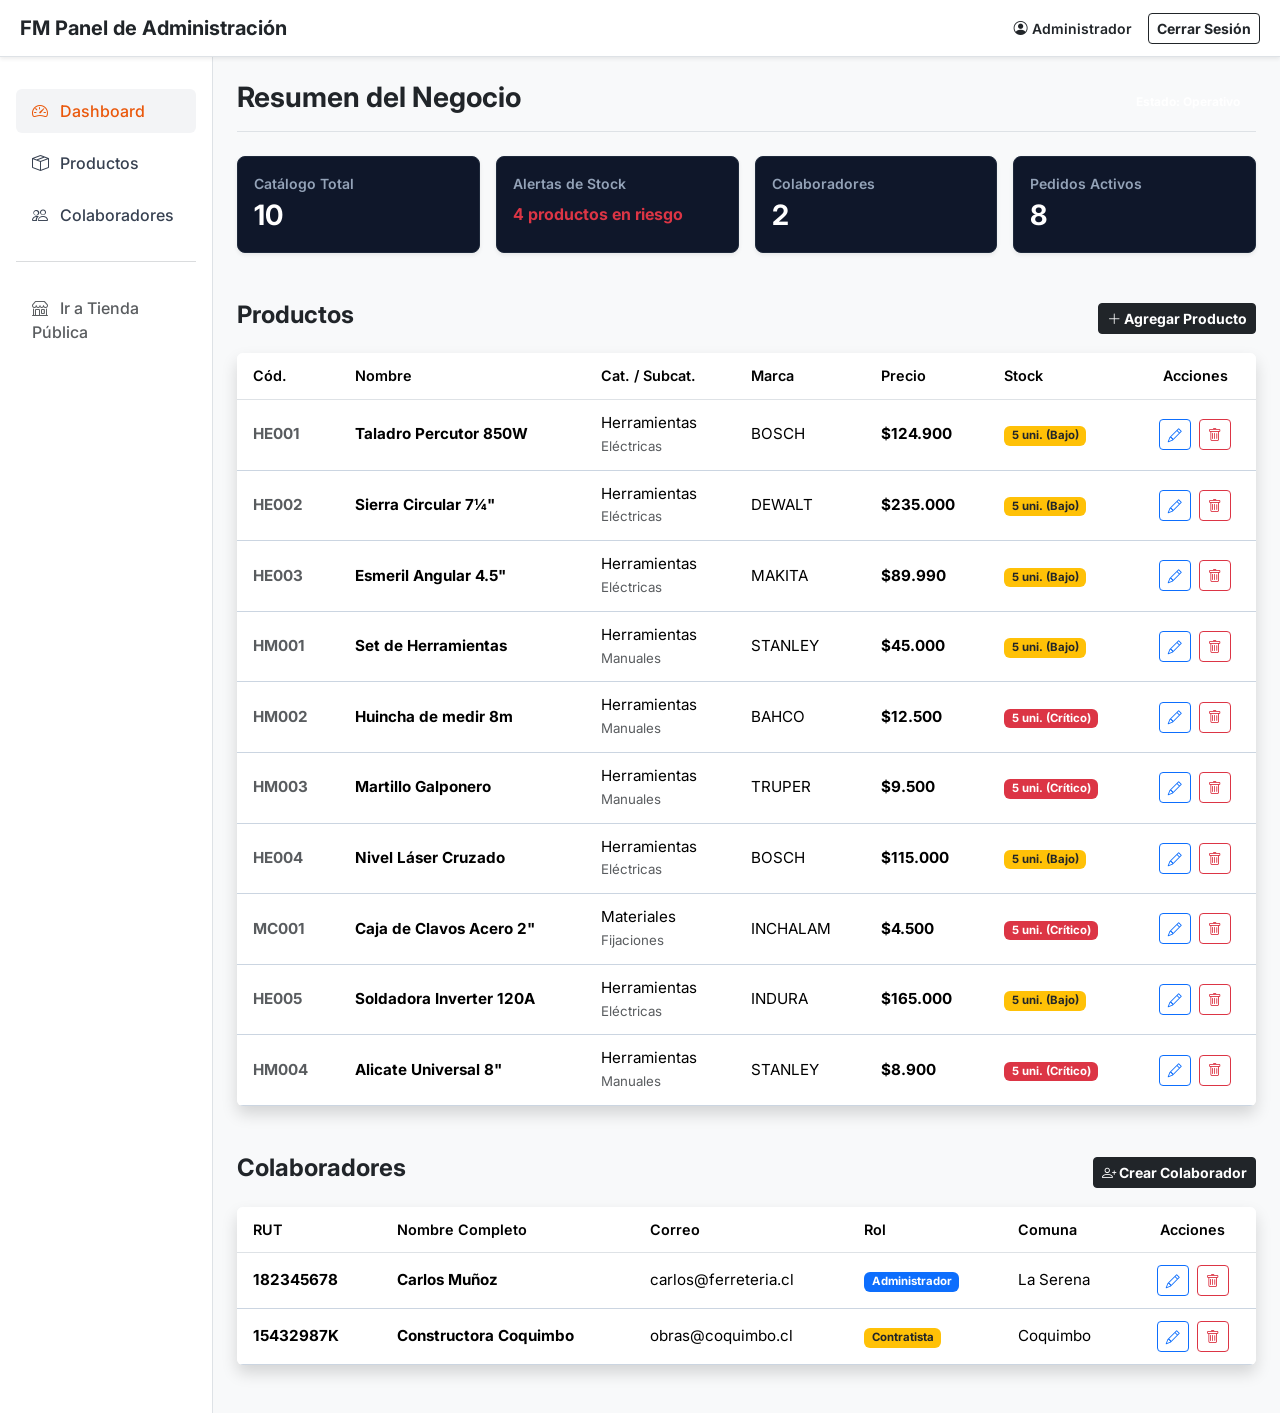
==== admin.html @ 1355c370 "feat: actualización final de validaciones, localStorage y estructura del catálogo" ====
<!DOCTYPE html>
<html lang="es">
<head>
    <meta charset="UTF-8">
    <meta name="viewport" content="width=device-width, initial-scale=1.0">
    <title>Panel de Administración | Ferretería Los Maestros</title>

    <link rel="preconnect" href="https://fonts.googleapis.com">
    <link rel="preconnect" href="https://fonts.gstatic.com" crossorigin>
    <link href="https://fonts.googleapis.com/css2?family=Inter:wght@400;700&display=swap" rel="stylesheet">
    <link href="https://cdn.jsdelivr.net/npm/bootstrap@5.3.2/dist/css/bootstrap.min.css" rel="stylesheet">
    <link rel="stylesheet" href="https://cdn.jsdelivr.net/npm/bootstrap-icons@1.11.3/font/bootstrap-icons.min.css">

    <link rel="stylesheet" href="css/global.css">
    <link rel="stylesheet" href="css/admin.css">
</head>
<body class="bg-light font-inter">

    <header class="navbar navbar-light bg-white sticky-top flex-md-nowrap p-2 shadow-sm border-bottom">
        <div class="container-fluid">
            <a class="navbar-brand fw-bold text-dark" href="#">
                <span class="logo-box">FM</span> Panel de Administración
            </a>
            <div class="d-flex align-items-center gap-3">
                <span class="text-dark fw-semibold small d-none d-md-inline">
                    <i class="bi bi-person-circle"></i> Administrador
                </span>
                <a href="login.html" class="btn btn-outline-dark btn-sm fw-bold">Cerrar Sesión</a>
            </div>
        </div>
    </header>

    <div class="container-fluid">
        <div class="row">
            
            <nav class="col-md-3 col-lg-2 d-md-block menu-lateral-admin collapse border-end p-3">
                <div class="position-sticky pt-3">
                    <ul class="nav flex-column gap-2">
                        <li class="nav-item">
                            <a class="nav-link active" href="#dashboard"><i class="bi bi-speedometer2 me-2"></i> Dashboard</a>
                        </li>
                        <li class="nav-item">
                            <a class="nav-link" href="#seccion-productos"><i class="bi bi-box-seam me-2"></i> Productos</a>
                        </li>
                        <li class="nav-item">
                            <a class="nav-link" href="#seccion-colaboradores"><i class="bi bi-people me-2"></i> Colaboradores</a>
                        </li>
                        <hr class="my-3 text-secondary">
                        <li class="nav-item">
                            <a class="nav-link text-muted" href="index.html"><i class="bi bi-shop me-2"></i> Ir a Tienda Pública</a>
                        </li>
                    </ul>
                </div>
            </nav>

            <main class="col-md-9 ms-sm-auto col-lg-10 px-md-4 py-4">
                
                <div class="d-flex justify-content-between flex-wrap flex-md-nowrap align-items-center pb-2 mb-4 border-bottom">
                    <h1 class="h3 fw-bold text-brand-dark">Resumen del Negocio</h1>
                    <span class="badge bg-brand-green px-3 py-2">Estado: Operativo</span>
                </div>

                <!-- Se agregó h-100 a todas las tarjetas para que tengan la misma altura siempre -->
                <div class="row g-3 mb-5" id="dashboard">
                    <div class="col-12 col-sm-6 col-xl-3">
                        <div class="card p-3 shadow-sm tarjeta-metrica h-100">
                            <div class="etiqueta-metrica">Catálogo Total</div>
                            <div class="valor-metrico" id="metrica-total-productos">0</div>
                        </div>
                    </div>
                    <div class="col-12 col-sm-6 col-xl-3">
                        <div class="card p-3 shadow-sm tarjeta-metrica h-100">
                            <div class="etiqueta-metrica">Alertas de Stock</div>
                            <div class="valor-metrico text-danger fs-6 mt-2" id="metrica-stock-critico">0 productos críticos</div>
                        </div>
                    </div>
                    <div class="col-12 col-sm-6 col-xl-3">
                        <div class="card p-3 shadow-sm tarjeta-metrica h-100">
                            <div class="etiqueta-metrica">Colaboradores</div>
                            <div class="valor-metrico" id="metrica-total-colaboradores">0</div>
                        </div>
                    </div>
                    <div class="col-12 col-sm-6 col-xl-3">
                        <div class="card p-3 shadow-sm tarjeta-metrica h-100">
                            <div class="etiqueta-metrica">Pedidos Activos</div>
                            <div class="valor-metrico text-brand-orange" id="metrica-pedidos">8</div>
                        </div>
                    </div>
                </div>

                <!-- SECCIÓN PRODUCTOS -->
                <section id="seccion-productos" class="mb-5">
                    <div class="d-flex justify-content-between align-items-center mb-3">
                        <h2 class="h4 fw-bold text-brand-dark">Productos</h2>
                        <button class="btn btn-dark btn-sm fw-bold" onclick="mostrarFormularioProducto()">
                            <i class="bi bi-plus-lg"></i> Agregar Producto
                        </button>
                    </div>

                    <div id="formulario-productos" class="card p-3 mb-3 shadow-sm bg-light" style="display: none;">
                        <h6 class="fw-bold mb-3">Guardar Producto</h6>
                        <input type="hidden" id="producto-id">
                        
                        <div class="row g-2 align-items-center mb-2">
                            <div class="col-md-2"><input type="text" id="producto-codigo" class="form-control" placeholder="Cód (Ej: HM001)"></div>
                            <div class="col-md-3"><input type="text" id="producto-nombre" class="form-control" placeholder="Nombre del producto"></div>
                            <div class="col-md-2"><input type="text" id="producto-marca" class="form-control" placeholder="Marca"></div>
                            <div class="col-md-3"><input type="text" id="producto-categoria" class="form-control" placeholder="Categoría"></div>
                            <div class="col-md-2"><input type="text" id="producto-subcategoria" class="form-control" placeholder="Subcategoría"></div>
                        </div>

                        <div class="row g-2 align-items-center">
                            <div class="col-md-2"><input type="text" id="producto-unidad" class="form-control" placeholder="Unidad (Ej: Saco)"></div>
                            <div class="col-md-2"><input type="number" id="producto-pcompra" class="form-control" placeholder="P. Compra ($)" min="0"></div>
                            <div class="col-md-2"><input type="number" id="producto-precio" class="form-control" placeholder="P. Venta ($)" min="0"></div>
                            <div class="col-md-2"><input type="number" id="producto-stock" class="form-control" placeholder="Stock Actual" min="0"></div>
                            <div class="col-md-2"><input type="number" id="producto-stockmin" class="form-control" placeholder="Stock Mínimo" min="0"></div>
                            
                            <div class="col-md-2 text-end">
                                <button class="btn btn-secondary btn-sm" onclick="ocultarFormularioProducto()">X</button>
                                <button class="btn btn-success btn-sm" onclick="guardarProducto()">Guardar</button>
                            </div>
                        </div>
                    </div>

                    <div class="table-responsive bg-white rounded shadow">
                        <table class="table table-hover align-middle mb-0 tabla-admin-personalizada">
                            <thead class="bg-brand-dark text-white">
                                <tr>
                                    <th>Cód.</th>
                                    <th>Nombre</th>
                                    <th>Cat. / Subcat.</th>
                                    <th>Marca</th>
                                    <th>Precio</th>
                                    <th>Stock</th>
                                    <th class="text-center">Acciones</th>
                                </tr>
                            </thead>
                            <tbody id="tabla-productos-cuerpo">
                                <!-- JS inyecta filas -->
                            </tbody>
                        </table>
                    </div>
                </section>

                <!-- SECCIÓN COLABORADORES -->
                <section id="seccion-colaboradores" class="mb-4">
                    <div class="d-flex justify-content-between align-items-center mb-3">
                        <h2 class="h4 fw-bold text-brand-dark">Colaboradores</h2>
                        <button class="btn btn-dark btn-sm fw-bold" onclick="mostrarFormularioColaborador()">
                            <i class="bi bi-person-plus"></i> Crear Colaborador
                        </button>
                    </div>

                    <div id="formulario-colaboradores" class="card p-3 mb-3 shadow-sm bg-light" style="display: none;">
                        <h6 class="fw-bold mb-3">Guardar Colaborador</h6>
                        <input type="hidden" id="colab-rut-original">
                        
                        <div class="row g-2 align-items-center mb-2">
                            <div class="col-md-3"><input type="text" id="colab-rut" class="form-control" placeholder="RUT (Ej: 11222333K)"></div>
                            <div class="col-md-4"><input type="text" id="colab-nombre" class="form-control" placeholder="Nombre (Máx 50)" maxlength="50"></div>
                            <div class="col-md-3"><input type="email" id="colab-correo" class="form-control" placeholder="Correo electrónico" maxlength="100"></div>
                            <div class="col-md-2">
                                <select id="colab-rol" class="form-select">
                                    <option value="Administrador">Administrador</option>
                                    <option value="Contratista">Contratista</option>
                                    <option value="Vendedor">Vendedor</option>
                                </select>
                            </div>
                        </div>

                        <div class="row g-2 align-items-center">
                            <div class="col-md-3">
                                <select id="colab-region" class="form-select" onchange="cargarComunasMenu()">
                                    <option value="">Seleccione Región...</option>
                                </select>
                            </div>
                            <div class="col-md-3">
                                <select id="colab-comuna" class="form-select">
                                    <option value="">Seleccione Comuna...</option>
                                </select>
                            </div>
                            <div class="col-md-4"><input type="text" id="colab-direccion" class="form-control" placeholder="Dirección detallada" maxlength="300"></div>
                            
                            <div class="col-md-2 text-end">
                                <button class="btn btn-secondary btn-sm" onclick="ocultarFormularioColaborador()">X</button>
                                <button class="btn btn-success btn-sm" onclick="guardarColaborador()">Guardar</button>
                            </div>
                        </div>
                    </div>

                    <div class="table-responsive bg-white rounded shadow">
                        <table class="table table-hover align-middle mb-0 tabla-admin-personalizada">
                            <thead class="bg-brand-dark text-white">
                                <tr>
                                    <th>RUT</th>
                                    <th>Nombre Completo</th>
                                    <th>Correo</th>
                                    <th>Rol</th>
                                    <th>Comuna</th>
                                    <th class="text-center">Acciones</th>
                                </tr>
                            </thead>
                            <tbody id="tabla-colaboradores-cuerpo">
                                <!-- JS inyecta filas -->
                            </tbody>
                        </table>
                    </div>
                </section>

            </main>
        </div>
    </div>

    <script src="https://cdn.jsdelivr.net/npm/bootstrap@5.3.2/dist/js/bootstrap.bundle.min.js"></script>
    <script src="js/utils.js"></script>
    <script src="js/admin.js"></script>
</body>
</html>
---- css/global.css ----
/* css/global.css */
:root {
    --color-brand-orange: #ea580c;
    --color-brand-orange-light: #fb923c;
    --color-brand-dark: #111827;
    --color-brand-grey: #374151;
    --color-brand-steel: #6b7280;
    --color-brand-muted: #f3f4f6;
    --color-brand-green: #16a34a;
    --color-brand-green-light: #dcfce7;
}

body {
    margin: 0;
    font-family: "Inter", sans-serif;
    background-color: var(--color-brand-muted);
}
---- css/admin.css ----
/* =========================================
   Estilos específicos para el Panel Admin
   ========================================= */

/* --- Menú Lateral (Sidebar) --- */
.menu-lateral-admin {
    background-color: #ffffff;
    min-height: calc(100vh - 56px);
}

.menu-lateral-admin .nav-link {
    color: var(--color-brand-grey);
    font-weight: 500;
    padding: 10px 16px;
    border-radius: 6px;
    transition: background-color 0.2s ease, color 0.2s ease;
}

.menu-lateral-admin .nav-link:hover,
.menu-lateral-admin .nav-link.active {
    background-color: var(--color-brand-muted);
    color: var(--color-brand-orange) !important;
}

/* --- Tarjetas de Métricas (Dashboard) --- */
.tarjeta-metrica {
    background-color: #0f172a !important; 
    border: 1px solid #1e293b !important;
    border-radius: 8px;
    transition: transform 0.2s ease, box-shadow 0.2s ease;
}

.tarjeta-metrica:hover {
    transform: translateY(-3px);
    box-shadow: 0 0.75rem 1.5rem rgba(15, 23, 42, 0.35) !important;
}

.etiqueta-metrica {
    color: #94a3b8;
    font-size: 0.875rem;
    font-weight: 600;
}

.valor-metrico {
    color: #ffffff;
    font-size: 1.75rem;
    font-weight: 700;
}

/* --- Tablas Administrativas --- */
.tabla-admin-personalizada th {
    font-weight: 600;
    font-size: 0.9rem;
    vertical-align: middle;
    padding: 12px 16px;
}

.tabla-admin-personalizada td {
    vertical-align: middle;
    font-size: 0.95rem;
    padding: 12px 16px;
    border-bottom: 1.5px solid #cbd5e1 !important;
}

/* --- Color de la etiqueta de Vendedor --- */
.etiqueta-vendedor {
    background-color: var(--color-brand-orange, #EA580C);
    color: #ffffff;
}
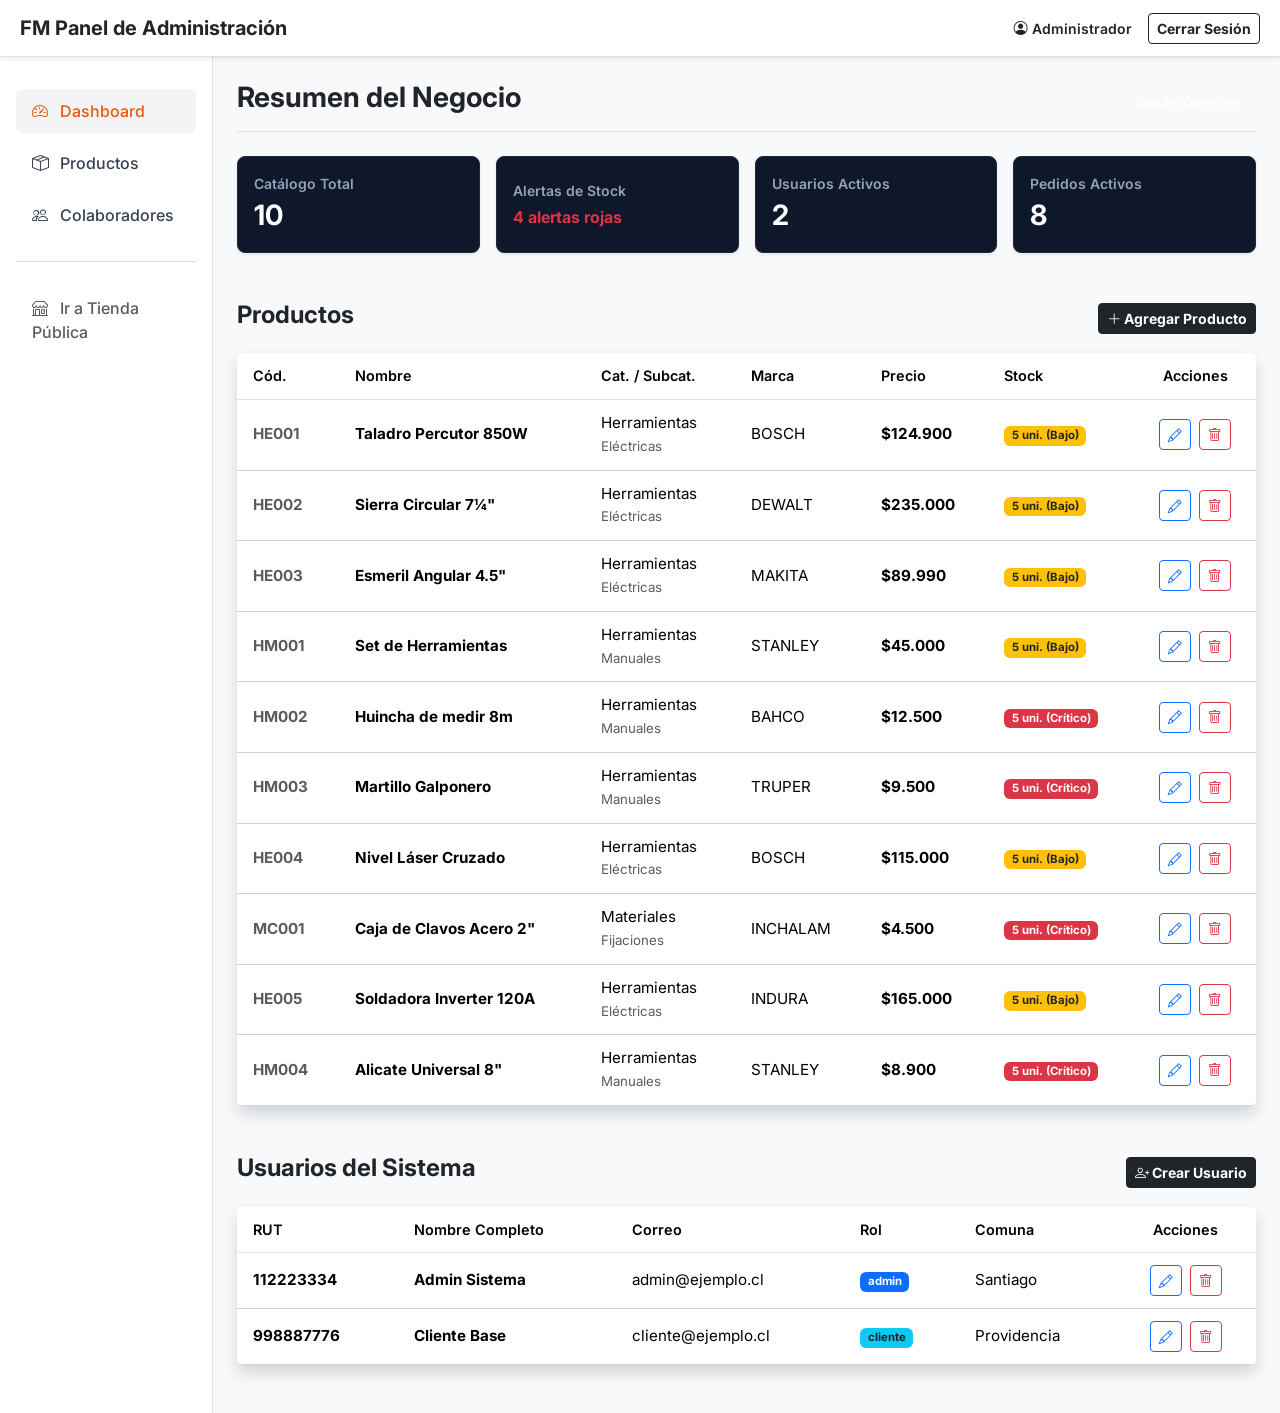
==== commit fc53fea2: "feat: se estandarizo el  mantenedor de usuarios, hubo actualizacion del catalogo y solucion de bugs " ====
--- a/admin.html
+++ b/admin.html
@@ -60,28 +60,28 @@
                     <span class="badge bg-brand-green px-3 py-2">Estado: Operativo</span>
                 </div>
 
-                <!-- Se agregó h-100 a todas las tarjetas para que tengan la misma altura siempre -->
+                <!-- Tarjetas igualadas con flex-column -->
                 <div class="row g-3 mb-5" id="dashboard">
                     <div class="col-12 col-sm-6 col-xl-3">
-                        <div class="card p-3 shadow-sm tarjeta-metrica h-100">
+                        <div class="card p-3 shadow-sm tarjeta-metrica h-100 d-flex flex-column justify-content-center">
                             <div class="etiqueta-metrica">Catálogo Total</div>
                             <div class="valor-metrico" id="metrica-total-productos">0</div>
                         </div>
                     </div>
                     <div class="col-12 col-sm-6 col-xl-3">
-                        <div class="card p-3 shadow-sm tarjeta-metrica h-100">
+                        <div class="card p-3 shadow-sm tarjeta-metrica h-100 d-flex flex-column justify-content-center">
                             <div class="etiqueta-metrica">Alertas de Stock</div>
-                            <div class="valor-metrico text-danger fs-6 mt-2" id="metrica-stock-critico">0 productos críticos</div>
-                        </div>
-                    </div>
-                    <div class="col-12 col-sm-6 col-xl-3">
-                        <div class="card p-3 shadow-sm tarjeta-metrica h-100">
-                            <div class="etiqueta-metrica">Colaboradores</div>
+                            <div class="valor-metrico text-danger fs-6 mt-1" id="metrica-stock-critico">0 alertas rojas</div>
+                        </div>
+                    </div>
+                    <div class="col-12 col-sm-6 col-xl-3">
+                        <div class="card p-3 shadow-sm tarjeta-metrica h-100 d-flex flex-column justify-content-center">
+                            <div class="etiqueta-metrica">Usuarios Activos</div>
                             <div class="valor-metrico" id="metrica-total-colaboradores">0</div>
                         </div>
                     </div>
                     <div class="col-12 col-sm-6 col-xl-3">
-                        <div class="card p-3 shadow-sm tarjeta-metrica h-100">
+                        <div class="card p-3 shadow-sm tarjeta-metrica h-100 d-flex flex-column justify-content-center">
                             <div class="etiqueta-metrica">Pedidos Activos</div>
                             <div class="valor-metrico text-brand-orange" id="metrica-pedidos">8</div>
                         </div>
@@ -143,17 +143,17 @@
                     </div>
                 </section>
 
-                <!-- SECCIÓN COLABORADORES -->
+                <!-- SECCIÓN USUARIOS -->
                 <section id="seccion-colaboradores" class="mb-4">
                     <div class="d-flex justify-content-between align-items-center mb-3">
-                        <h2 class="h4 fw-bold text-brand-dark">Colaboradores</h2>
+                        <h2 class="h4 fw-bold text-brand-dark">Usuarios del Sistema</h2>
                         <button class="btn btn-dark btn-sm fw-bold" onclick="mostrarFormularioColaborador()">
-                            <i class="bi bi-person-plus"></i> Crear Colaborador
+                            <i class="bi bi-person-plus"></i> Crear Usuario
                         </button>
                     </div>
 
                     <div id="formulario-colaboradores" class="card p-3 mb-3 shadow-sm bg-light" style="display: none;">
-                        <h6 class="fw-bold mb-3">Guardar Colaborador</h6>
+                        <h6 class="fw-bold mb-3">Guardar Usuario</h6>
                         <input type="hidden" id="colab-rut-original">
                         
                         <div class="row g-2 align-items-center mb-2">
@@ -162,9 +162,9 @@
                             <div class="col-md-3"><input type="email" id="colab-correo" class="form-control" placeholder="Correo electrónico" maxlength="100"></div>
                             <div class="col-md-2">
                                 <select id="colab-rol" class="form-select">
-                                    <option value="Administrador">Administrador</option>
-                                    <option value="Contratista">Contratista</option>
-                                    <option value="Vendedor">Vendedor</option>
+                                    <option value="admin">Administrador</option>
+                                    <option value="cliente">Cliente</option>
+                                    <option value="vendedor">Vendedor</option>
                                 </select>
                             </div>
                         </div>
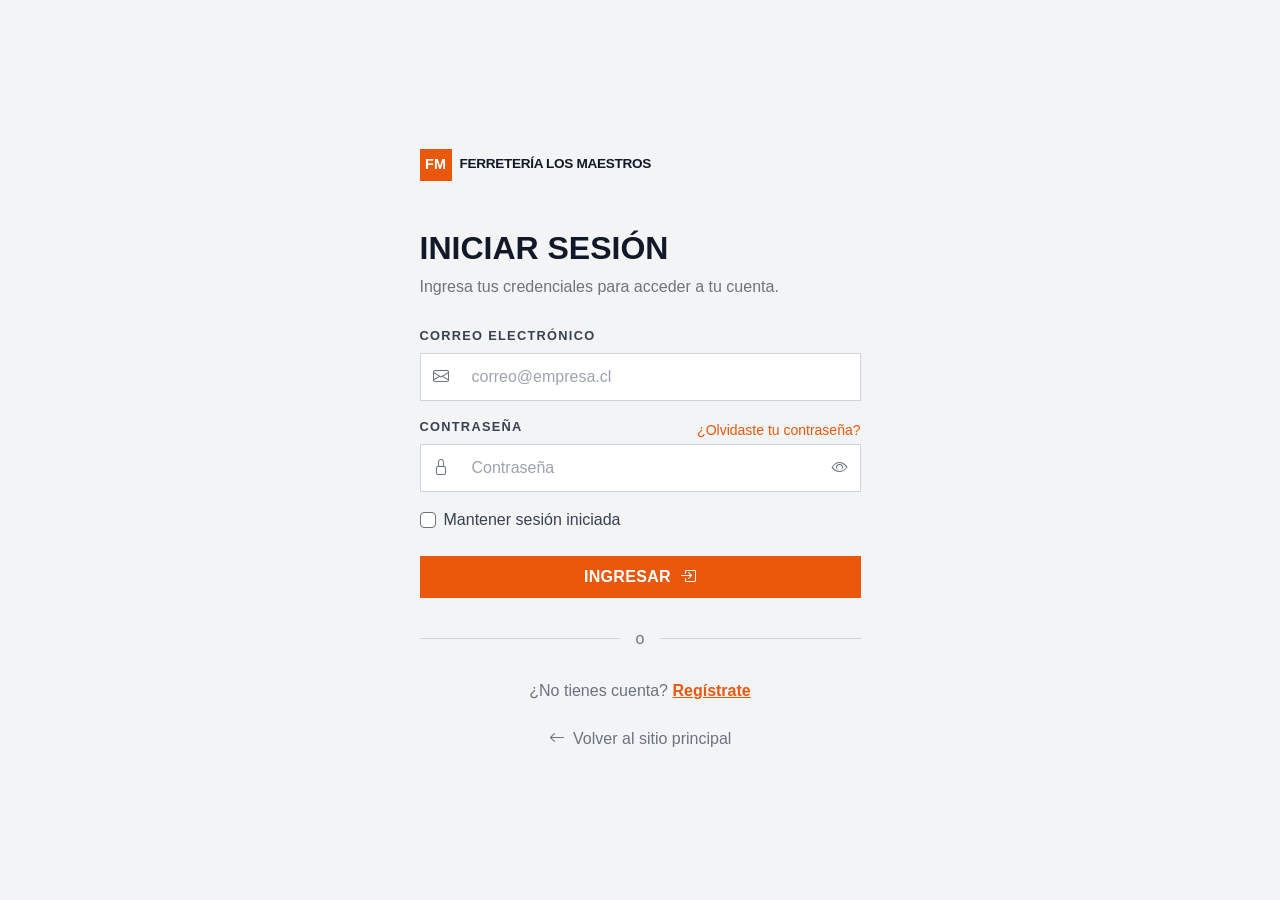
==== commit f05b44a4: "fix: ajustes finales post-revisión" ====
--- a/admin.html
+++ b/admin.html
@@ -43,11 +43,11 @@
                             <a class="nav-link" href="#seccion-productos"><i class="bi bi-box-seam me-2"></i> Productos</a>
                         </li>
                         <li class="nav-item">
-                            <a class="nav-link" href="#seccion-colaboradores"><i class="bi bi-people me-2"></i> Colaboradores</a>
+                            <a class="nav-link" href="#seccion-colaboradores"><i class="bi bi-people me-2"></i> Usuarios</a>
                         </li>
                         <hr class="my-3 text-secondary">
                         <li class="nav-item">
-                            <a class="nav-link text-muted" href="index.html"><i class="bi bi-shop me-2"></i> Ir a Tienda Pública</a>
+                            <a class="nav-link text-muted" href="index.html"><i class="bi bi-shop me-2"></i> Ir a Tienda</a>
                         </li>
                     </ul>
                 </div>
@@ -60,7 +60,6 @@
                     <span class="badge bg-brand-green px-3 py-2">Estado: Operativo</span>
                 </div>
 
-                <!-- Tarjetas igualadas con flex-column -->
                 <div class="row g-3 mb-5" id="dashboard">
                     <div class="col-12 col-sm-6 col-xl-3">
                         <div class="card p-3 shadow-sm tarjeta-metrica h-100 d-flex flex-column justify-content-center">
@@ -70,7 +69,7 @@
                     </div>
                     <div class="col-12 col-sm-6 col-xl-3">
                         <div class="card p-3 shadow-sm tarjeta-metrica h-100 d-flex flex-column justify-content-center">
-                            <div class="etiqueta-metrica">Alertas de Stock</div>
+                            <div class="etiqueta-metrica">Alertas de Stock (Vacío o Crítico)</div>
                             <div class="valor-metrico text-danger fs-6 mt-1" id="metrica-stock-critico">0 alertas rojas</div>
                         </div>
                     </div>
@@ -88,7 +87,6 @@
                     </div>
                 </div>
 
-                <!-- SECCIÓN PRODUCTOS -->
                 <section id="seccion-productos" class="mb-5">
                     <div class="d-flex justify-content-between align-items-center mb-3">
                         <h2 class="h4 fw-bold text-brand-dark">Productos</h2>
@@ -103,18 +101,19 @@
                         
                         <div class="row g-2 align-items-center mb-2">
                             <div class="col-md-2"><input type="text" id="producto-codigo" class="form-control" placeholder="Cód (Ej: HM001)"></div>
-                            <div class="col-md-3"><input type="text" id="producto-nombre" class="form-control" placeholder="Nombre del producto"></div>
-                            <div class="col-md-2"><input type="text" id="producto-marca" class="form-control" placeholder="Marca"></div>
-                            <div class="col-md-3"><input type="text" id="producto-categoria" class="form-control" placeholder="Categoría"></div>
+                            <div class="col-md-4"><input type="text" id="producto-nombre" class="form-control" placeholder="Nombre del producto"></div>
+                            <div class="col-md-3"><input type="text" id="producto-marca" class="form-control" placeholder="Marca"></div>
+                            <div class="col-md-3"><input type="text" id="producto-imagen" class="form-control" placeholder="Ruta de imagen (Opcional)"></div>
+                        </div>
+
+                        <div class="row g-2 align-items-center">
+                            <div class="col-md-2"><input type="text" id="producto-categoria" class="form-control" placeholder="Categoría"></div>
                             <div class="col-md-2"><input type="text" id="producto-subcategoria" class="form-control" placeholder="Subcategoría"></div>
-                        </div>
-
-                        <div class="row g-2 align-items-center">
-                            <div class="col-md-2"><input type="text" id="producto-unidad" class="form-control" placeholder="Unidad (Ej: Saco)"></div>
-                            <div class="col-md-2"><input type="number" id="producto-pcompra" class="form-control" placeholder="P. Compra ($)" min="0"></div>
-                            <div class="col-md-2"><input type="number" id="producto-precio" class="form-control" placeholder="P. Venta ($)" min="0"></div>
-                            <div class="col-md-2"><input type="number" id="producto-stock" class="form-control" placeholder="Stock Actual" min="0"></div>
-                            <div class="col-md-2"><input type="number" id="producto-stockmin" class="form-control" placeholder="Stock Mínimo" min="0"></div>
+                            <div class="col-md-1"><input type="text" id="producto-unidad" class="form-control" placeholder="Unidad"></div>
+                            <div class="col-md-1"><input type="number" id="producto-pcompra" class="form-control" placeholder="P.Compra" min="0"></div>
+                            <div class="col-md-2"><input type="number" id="producto-precio" class="form-control" placeholder="P.Venta" min="0"></div>
+                            <div class="col-md-1"><input type="number" id="producto-stock" class="form-control" placeholder="Stock" min="0"></div>
+                            <div class="col-md-1"><input type="number" id="producto-stockmin" class="form-control" placeholder="S.Mín" min="0"></div>
                             
                             <div class="col-md-2 text-end">
                                 <button class="btn btn-secondary btn-sm" onclick="ocultarFormularioProducto()">X</button>
@@ -137,13 +136,11 @@
                                 </tr>
                             </thead>
                             <tbody id="tabla-productos-cuerpo">
-                                <!-- JS inyecta filas -->
                             </tbody>
                         </table>
                     </div>
                 </section>
 
-                <!-- SECCIÓN USUARIOS -->
                 <section id="seccion-colaboradores" class="mb-4">
                     <div class="d-flex justify-content-between align-items-center mb-3">
                         <h2 class="h4 fw-bold text-brand-dark">Usuarios del Sistema</h2>
@@ -202,7 +199,6 @@
                                 </tr>
                             </thead>
                             <tbody id="tabla-colaboradores-cuerpo">
-                                <!-- JS inyecta filas -->
                             </tbody>
                         </table>
                     </div>
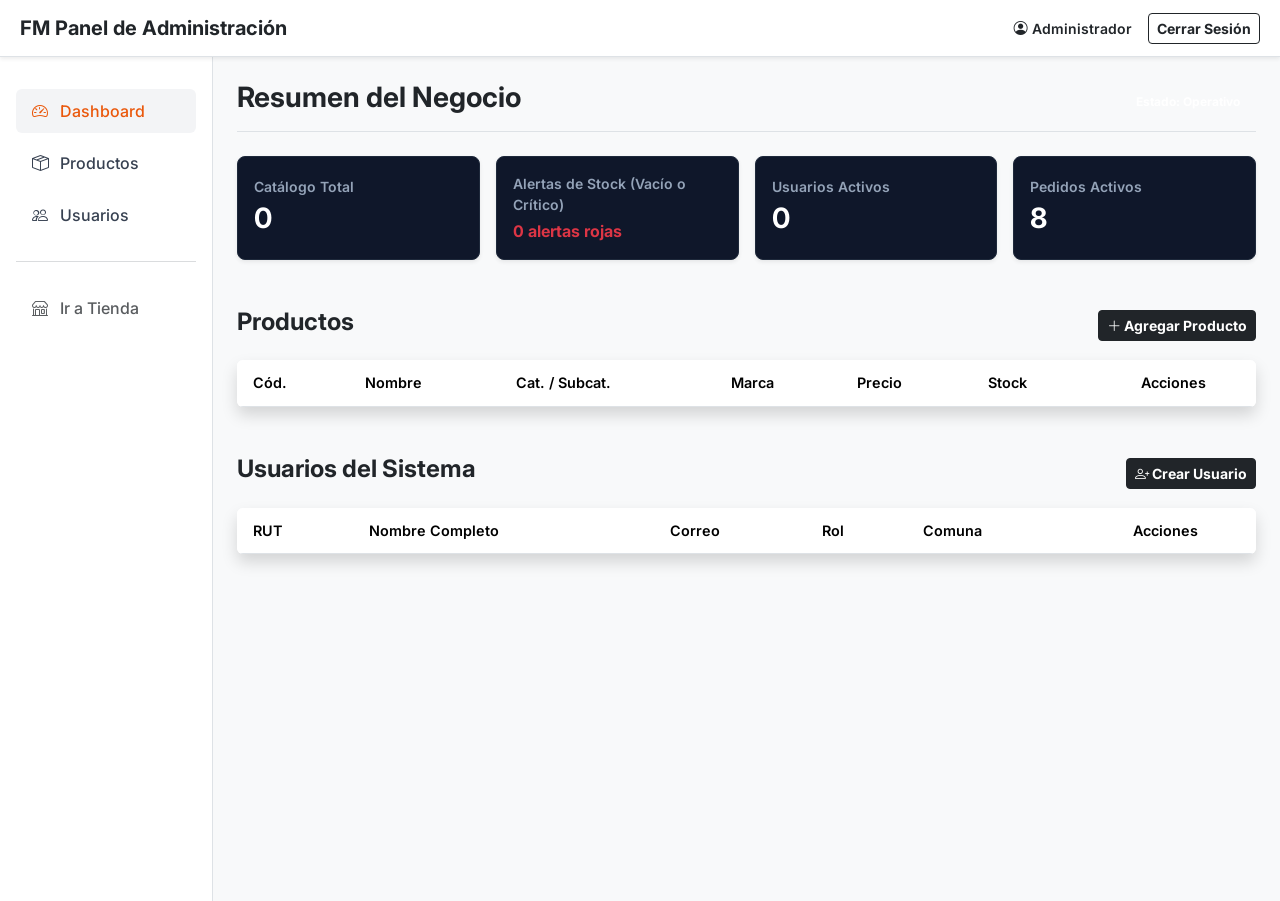
==== commit 26c5bad3: "Cambios de dashboard" ====
--- a/admin.html
+++ b/admin.html
@@ -1,215 +1,457 @@
-<!DOCTYPE html>
+<!doctype html>
 <html lang="es">
-<head>
-    <meta charset="UTF-8">
-    <meta name="viewport" content="width=device-width, initial-scale=1.0">
-    <title>Panel de Administración | Ferretería Los Maestros</title>
-
-    <link rel="preconnect" href="https://fonts.googleapis.com">
-    <link rel="preconnect" href="https://fonts.gstatic.com" crossorigin>
-    <link href="https://fonts.googleapis.com/css2?family=Inter:wght@400;700&display=swap" rel="stylesheet">
-    <link href="https://cdn.jsdelivr.net/npm/bootstrap@5.3.2/dist/css/bootstrap.min.css" rel="stylesheet">
-    <link rel="stylesheet" href="https://cdn.jsdelivr.net/npm/bootstrap-icons@1.11.3/font/bootstrap-icons.min.css">
-
-    <link rel="stylesheet" href="css/global.css">
-    <link rel="stylesheet" href="css/admin.css">
-</head>
-<body class="bg-light font-inter">
-
-    <header class="navbar navbar-light bg-white sticky-top flex-md-nowrap p-2 shadow-sm border-bottom">
+    <head>
+        <meta charset="UTF-8" />
+        <meta name="viewport" content="width=device-width, initial-scale=1.0" />
+        <title>Panel de Administración | Ferretería Los Maestros</title>
+
+        <link rel="preconnect" href="https://fonts.googleapis.com" />
+        <link rel="preconnect" href="https://fonts.gstatic.com" crossorigin />
+        <link
+            href="https://fonts.googleapis.com/css2?family=Inter:wght@400;700&display=swap"
+            rel="stylesheet"
+        />
+        <link
+            href="https://cdn.jsdelivr.net/npm/bootstrap@5.3.2/dist/css/bootstrap.min.css"
+            rel="stylesheet"
+        />
+        <link
+            rel="stylesheet"
+            href="https://cdn.jsdelivr.net/npm/bootstrap-icons@1.11.3/font/bootstrap-icons.min.css"
+        />
+
+        <link rel="stylesheet" href="css/global.css" />
+        <link rel="stylesheet" href="css/admin.css" />
+    </head>
+    <body class="bg-light font-inter">
+        <header
+            class="navbar navbar-light bg-white sticky-top flex-md-nowrap p-2 shadow-sm border-bottom"
+        >
+            <div class="container-fluid">
+                <a class="navbar-brand fw-bold text-dark" href="#">
+                    <span class="logo-box">FM</span> Panel de Administración
+                </a>
+                <div class="d-flex align-items-center gap-3">
+                    <span
+                        class="text-dark fw-semibold small d-none d-md-inline"
+                    >
+                        <i class="bi bi-person-circle"></i> Administrador
+                    </span>
+                    <a
+                        href="login.html"
+                        class="btn btn-outline-dark btn-sm fw-bold"
+                        >Cerrar Sesión</a
+                    >
+                </div>
+            </div>
+        </header>
+
         <div class="container-fluid">
-            <a class="navbar-brand fw-bold text-dark" href="#">
-                <span class="logo-box">FM</span> Panel de Administración
-            </a>
-            <div class="d-flex align-items-center gap-3">
-                <span class="text-dark fw-semibold small d-none d-md-inline">
-                    <i class="bi bi-person-circle"></i> Administrador
-                </span>
-                <a href="login.html" class="btn btn-outline-dark btn-sm fw-bold">Cerrar Sesión</a>
+            <div class="row">
+                <nav
+                    class="col-md-3 col-lg-2 d-md-block menu-lateral-admin collapse border-end p-3"
+                >
+                    <div class="position-sticky pt-3">
+                        <ul class="nav flex-column gap-2">
+                            <li class="nav-item">
+                                <a class="nav-link active" href="#dashboard"
+                                    ><i class="bi bi-speedometer2 me-2"></i>
+                                    Dashboard</a
+                                >
+                            </li>
+                            <li class="nav-item">
+                                <a class="nav-link" href="#seccion-productos"
+                                    ><i class="bi bi-box-seam me-2"></i>
+                                    Productos</a
+                                >
+                            </li>
+                            <li class="nav-item">
+                                <a
+                                    class="nav-link"
+                                    href="#seccion-colaboradores"
+                                    ><i class="bi bi-people me-2"></i>
+                                    Usuarios</a
+                                >
+                            </li>
+                            <hr class="my-3 text-secondary" />
+                            <li class="nav-item">
+                                <a class="nav-link text-muted" href="index.html"
+                                    ><i class="bi bi-shop me-2"></i> Ir a
+                                    Tienda</a
+                                >
+                            </li>
+                        </ul>
+                    </div>
+                </nav>
+
+                <main class="col-md-9 ms-sm-auto col-lg-10 px-md-4 py-4">
+                    <div
+                        class="d-flex justify-content-between flex-wrap flex-md-nowrap align-items-center pb-2 mb-4 border-bottom"
+                    >
+                        <h1 class="h3 fw-bold text-brand-dark">
+                            Resumen del Negocio
+                        </h1>
+                        <span class="badge bg-brand-green px-3 py-2"
+                            >Estado: Operativo</span
+                        >
+                    </div>
+
+                    <div class="row g-3 mb-5" id="dashboard">
+                        <div class="col-12 col-sm-6 col-xl-3">
+                            <div
+                                class="card p-3 shadow-sm tarjeta-metrica h-100 d-flex flex-column justify-content-center"
+                            >
+                                <div class="etiqueta-metrica">
+                                    Catálogo Total
+                                </div>
+                                <div
+                                    class="valor-metrico"
+                                    id="metrica-total-productos"
+                                >
+                                    0
+                                </div>
+                            </div>
+                        </div>
+                        <div class="col-12 col-sm-6 col-xl-3">
+                            <div
+                                class="card p-3 shadow-sm tarjeta-metrica h-100 d-flex flex-column justify-content-center"
+                            >
+                                <div class="etiqueta-metrica">
+                                    Alertas de Stock (Vacío o Crítico)
+                                </div>
+                                <div
+                                    class="valor-metrico text-danger fs-6 mt-1"
+                                    id="metrica-stock-critico"
+                                >
+                                    0 alertas rojas
+                                </div>
+                            </div>
+                        </div>
+                        <div class="col-12 col-sm-6 col-xl-3">
+                            <div
+                                class="card p-3 shadow-sm tarjeta-metrica h-100 d-flex flex-column justify-content-center"
+                            >
+                                <div class="etiqueta-metrica">
+                                    Usuarios Activos
+                                </div>
+                                <div
+                                    class="valor-metrico"
+                                    id="metrica-total-colaboradores"
+                                >
+                                    0
+                                </div>
+                            </div>
+                        </div>
+                        <div class="col-12 col-sm-6 col-xl-3">
+                            <div
+                                class="card p-3 shadow-sm tarjeta-metrica h-100 d-flex flex-column justify-content-center"
+                            >
+                                <div class="etiqueta-metrica">
+                                    Pedidos Activos
+                                </div>
+                                <div
+                                    class="valor-metrico text-brand-orange"
+                                    id="metrica-pedidos"
+                                >
+                                    8
+                                </div>
+                            </div>
+                        </div>
+                    </div>
+
+                    <section id="seccion-productos" class="mb-5">
+                        <div
+                            class="d-flex justify-content-between align-items-center mb-3"
+                        >
+                            <h2 class="h4 fw-bold text-brand-dark">
+                                Productos
+                            </h2>
+                            <button
+                                class="btn btn-dark btn-sm fw-bold"
+                                onclick="mostrarFormularioProducto()"
+                            >
+                                <i class="bi bi-plus-lg"></i> Agregar Producto
+                            </button>
+                        </div>
+
+                        <div
+                            id="formulario-productos"
+                            class="card p-3 mb-3 shadow-sm bg-light"
+                            style="display: none"
+                        >
+                            <h6 class="fw-bold mb-3">Guardar Producto</h6>
+                            <input type="hidden" id="producto-id" />
+
+                            <div class="row g-2 align-items-center mb-2">
+                                <div class="col-md-2">
+                                    <input
+                                        type="text"
+                                        id="producto-codigo"
+                                        class="form-control"
+                                        placeholder="Cód (Ej: HM001)"
+                                    />
+                                </div>
+                                <div class="col-md-4">
+                                    <input
+                                        type="text"
+                                        id="producto-nombre"
+                                        class="form-control"
+                                        placeholder="Nombre del producto"
+                                    />
+                                </div>
+                                <div class="col-md-3">
+                                    <input
+                                        type="text"
+                                        id="producto-marca"
+                                        class="form-control"
+                                        placeholder="Marca"
+                                    />
+                                </div>
+                                <div class="col-md-3">
+                                    <input
+                                        type="text"
+                                        id="producto-imagen"
+                                        class="form-control"
+                                        placeholder="Ruta de imagen (Opcional)"
+                                    />
+                                </div>
+                            </div>
+
+                            <div class="row g-2 align-items-center">
+                                <div class="col-md-2">
+                                    <input
+                                        type="text"
+                                        id="producto-categoria"
+                                        class="form-control"
+                                        placeholder="Categoría"
+                                    />
+                                </div>
+                                <div class="col-md-2">
+                                    <input
+                                        type="text"
+                                        id="producto-subcategoria"
+                                        class="form-control"
+                                        placeholder="Subcategoría"
+                                    />
+                                </div>
+                                <div class="col-md-1">
+                                    <input
+                                        type="text"
+                                        id="producto-unidad"
+                                        class="form-control"
+                                        placeholder="Unidad"
+                                    />
+                                </div>
+                                <div class="col-md-1">
+                                    <input
+                                        type="number"
+                                        id="producto-pcompra"
+                                        class="form-control"
+                                        placeholder="P.Compra"
+                                        min="0"
+                                    />
+                                </div>
+                                <div class="col-md-2">
+                                    <input
+                                        type="number"
+                                        id="producto-precio"
+                                        class="form-control"
+                                        placeholder="P.Venta"
+                                        min="0"
+                                    />
+                                </div>
+                                <div class="col-md-1">
+                                    <input
+                                        type="number"
+                                        id="producto-stock"
+                                        class="form-control"
+                                        placeholder="Stock"
+                                        min="0"
+                                    />
+                                </div>
+                                <div class="col-md-1">
+                                    <input
+                                        type="number"
+                                        id="producto-stockmin"
+                                        class="form-control"
+                                        placeholder="S.Mín"
+                                        min="0"
+                                    />
+                                </div>
+
+                                <div class="col-md-2 text-end">
+                                    <button
+                                        class="btn btn-secondary btn-sm"
+                                        onclick="ocultarFormularioProducto()"
+                                    >
+                                        X
+                                    </button>
+                                    <button
+                                        class="btn btn-success btn-sm"
+                                        onclick="guardarProducto()"
+                                    >
+                                        Guardar
+                                    </button>
+                                </div>
+                            </div>
+                        </div>
+
+                        <div class="table-responsive bg-white rounded shadow">
+                            <table
+                                class="table table-hover align-middle mb-0 tabla-admin-personalizada"
+                            >
+                                <thead class="bg-brand-dark text-white">
+                                    <tr>
+                                        <th>Cód.</th>
+                                        <th>Nombre</th>
+                                        <th>Cat. / Subcat.</th>
+                                        <th>Marca</th>
+                                        <th>Precio</th>
+                                        <th>Stock</th>
+                                        <th class="text-center">Acciones</th>
+                                    </tr>
+                                </thead>
+                                <tbody id="tabla-productos-cuerpo"></tbody>
+                            </table>
+                        </div>
+                    </section>
+
+                    <section id="seccion-colaboradores" class="mb-4">
+                        <div
+                            class="d-flex justify-content-between align-items-center mb-3"
+                        >
+                            <h2 class="h4 fw-bold text-brand-dark">
+                                Usuarios del Sistema
+                            </h2>
+                            <button
+                                class="btn btn-dark btn-sm fw-bold"
+                                onclick="mostrarFormularioColaborador()"
+                            >
+                                <i class="bi bi-person-plus"></i> Crear Usuario
+                            </button>
+                        </div>
+
+                        <div
+                            id="formulario-colaboradores"
+                            class="card p-3 mb-3 shadow-sm bg-light"
+                            style="display: none"
+                        >
+                            <h6 class="fw-bold mb-3">Guardar Usuario</h6>
+                            <input type="hidden" id="colab-rut-original" />
+
+                            <div class="row g-2 align-items-center mb-2">
+                                <div class="col-md-3">
+                                    <input
+                                        type="text"
+                                        id="colab-rut"
+                                        class="form-control"
+                                        placeholder="RUT (Ej: 11222333K)"
+                                    />
+                                </div>
+                                <div class="col-md-4">
+                                    <input
+                                        type="text"
+                                        id="colab-nombre"
+                                        class="form-control"
+                                        placeholder="Nombre (Máx 50)"
+                                        maxlength="50"
+                                    />
+                                </div>
+                                <div class="col-md-3">
+                                    <input
+                                        type="email"
+                                        id="colab-correo"
+                                        class="form-control"
+                                        placeholder="Correo electrónico"
+                                        maxlength="100"
+                                    />
+                                </div>
+                                <div class="col-md-2">
+                                    <select id="colab-rol" class="form-select">
+                                        <option value="admin">
+                                            Administrador
+                                        </option>
+                                        <option value="cliente">Cliente</option>
+                                        <option value="vendedor">
+                                            Vendedor
+                                        </option>
+                                    </select>
+                                </div>
+                            </div>
+
+                            <div class="row g-2 align-items-center">
+                                <div class="col-md-3">
+                                    <select
+                                        id="colab-region"
+                                        class="form-select"
+                                        onchange="cargarComunasMenu()"
+                                    >
+                                        <option value="">
+                                            Seleccione Región...
+                                        </option>
+                                    </select>
+                                </div>
+                                <div class="col-md-3">
+                                    <select
+                                        id="colab-comuna"
+                                        class="form-select"
+                                    >
+                                        <option value="">
+                                            Seleccione Comuna...
+                                        </option>
+                                    </select>
+                                </div>
+                                <div class="col-md-4">
+                                    <input
+                                        type="text"
+                                        id="colab-direccion"
+                                        class="form-control"
+                                        placeholder="Dirección detallada"
+                                        maxlength="300"
+                                    />
+                                </div>
+
+                                <div class="col-md-2 text-end">
+                                    <button
+                                        class="btn btn-secondary btn-sm"
+                                        onclick="ocultarFormularioColaborador()"
+                                    >
+                                        X
+                                    </button>
+                                    <button
+                                        class="btn btn-success btn-sm"
+                                        onclick="guardarColaborador()"
+                                    >
+                                        Guardar
+                                    </button>
+                                </div>
+                            </div>
+                        </div>
+
+                        <div class="table-responsive bg-white rounded shadow">
+                            <table
+                                class="table table-hover align-middle mb-0 tabla-admin-personalizada"
+                            >
+                                <thead class="bg-brand-dark text-white">
+                                    <tr>
+                                        <th>RUT</th>
+                                        <th>Nombre Completo</th>
+                                        <th>Correo</th>
+                                        <th>Rol</th>
+                                        <th>Comuna</th>
+                                        <th class="text-center">Acciones</th>
+                                    </tr>
+                                </thead>
+                                <tbody id="tabla-colaboradores-cuerpo"></tbody>
+                            </table>
+                        </div>
+                    </section>
+                </main>
             </div>
         </div>
-    </header>
-
-    <div class="container-fluid">
-        <div class="row">
-            
-            <nav class="col-md-3 col-lg-2 d-md-block menu-lateral-admin collapse border-end p-3">
-                <div class="position-sticky pt-3">
-                    <ul class="nav flex-column gap-2">
-                        <li class="nav-item">
-                            <a class="nav-link active" href="#dashboard"><i class="bi bi-speedometer2 me-2"></i> Dashboard</a>
-                        </li>
-                        <li class="nav-item">
-                            <a class="nav-link" href="#seccion-productos"><i class="bi bi-box-seam me-2"></i> Productos</a>
-                        </li>
-                        <li class="nav-item">
-                            <a class="nav-link" href="#seccion-colaboradores"><i class="bi bi-people me-2"></i> Usuarios</a>
-                        </li>
-                        <hr class="my-3 text-secondary">
-                        <li class="nav-item">
-                            <a class="nav-link text-muted" href="index.html"><i class="bi bi-shop me-2"></i> Ir a Tienda</a>
-                        </li>
-                    </ul>
-                </div>
-            </nav>
-
-            <main class="col-md-9 ms-sm-auto col-lg-10 px-md-4 py-4">
-                
-                <div class="d-flex justify-content-between flex-wrap flex-md-nowrap align-items-center pb-2 mb-4 border-bottom">
-                    <h1 class="h3 fw-bold text-brand-dark">Resumen del Negocio</h1>
-                    <span class="badge bg-brand-green px-3 py-2">Estado: Operativo</span>
-                </div>
-
-                <div class="row g-3 mb-5" id="dashboard">
-                    <div class="col-12 col-sm-6 col-xl-3">
-                        <div class="card p-3 shadow-sm tarjeta-metrica h-100 d-flex flex-column justify-content-center">
-                            <div class="etiqueta-metrica">Catálogo Total</div>
-                            <div class="valor-metrico" id="metrica-total-productos">0</div>
-                        </div>
-                    </div>
-                    <div class="col-12 col-sm-6 col-xl-3">
-                        <div class="card p-3 shadow-sm tarjeta-metrica h-100 d-flex flex-column justify-content-center">
-                            <div class="etiqueta-metrica">Alertas de Stock (Vacío o Crítico)</div>
-                            <div class="valor-metrico text-danger fs-6 mt-1" id="metrica-stock-critico">0 alertas rojas</div>
-                        </div>
-                    </div>
-                    <div class="col-12 col-sm-6 col-xl-3">
-                        <div class="card p-3 shadow-sm tarjeta-metrica h-100 d-flex flex-column justify-content-center">
-                            <div class="etiqueta-metrica">Usuarios Activos</div>
-                            <div class="valor-metrico" id="metrica-total-colaboradores">0</div>
-                        </div>
-                    </div>
-                    <div class="col-12 col-sm-6 col-xl-3">
-                        <div class="card p-3 shadow-sm tarjeta-metrica h-100 d-flex flex-column justify-content-center">
-                            <div class="etiqueta-metrica">Pedidos Activos</div>
-                            <div class="valor-metrico text-brand-orange" id="metrica-pedidos">8</div>
-                        </div>
-                    </div>
-                </div>
-
-                <section id="seccion-productos" class="mb-5">
-                    <div class="d-flex justify-content-between align-items-center mb-3">
-                        <h2 class="h4 fw-bold text-brand-dark">Productos</h2>
-                        <button class="btn btn-dark btn-sm fw-bold" onclick="mostrarFormularioProducto()">
-                            <i class="bi bi-plus-lg"></i> Agregar Producto
-                        </button>
-                    </div>
-
-                    <div id="formulario-productos" class="card p-3 mb-3 shadow-sm bg-light" style="display: none;">
-                        <h6 class="fw-bold mb-3">Guardar Producto</h6>
-                        <input type="hidden" id="producto-id">
-                        
-                        <div class="row g-2 align-items-center mb-2">
-                            <div class="col-md-2"><input type="text" id="producto-codigo" class="form-control" placeholder="Cód (Ej: HM001)"></div>
-                            <div class="col-md-4"><input type="text" id="producto-nombre" class="form-control" placeholder="Nombre del producto"></div>
-                            <div class="col-md-3"><input type="text" id="producto-marca" class="form-control" placeholder="Marca"></div>
-                            <div class="col-md-3"><input type="text" id="producto-imagen" class="form-control" placeholder="Ruta de imagen (Opcional)"></div>
-                        </div>
-
-                        <div class="row g-2 align-items-center">
-                            <div class="col-md-2"><input type="text" id="producto-categoria" class="form-control" placeholder="Categoría"></div>
-                            <div class="col-md-2"><input type="text" id="producto-subcategoria" class="form-control" placeholder="Subcategoría"></div>
-                            <div class="col-md-1"><input type="text" id="producto-unidad" class="form-control" placeholder="Unidad"></div>
-                            <div class="col-md-1"><input type="number" id="producto-pcompra" class="form-control" placeholder="P.Compra" min="0"></div>
-                            <div class="col-md-2"><input type="number" id="producto-precio" class="form-control" placeholder="P.Venta" min="0"></div>
-                            <div class="col-md-1"><input type="number" id="producto-stock" class="form-control" placeholder="Stock" min="0"></div>
-                            <div class="col-md-1"><input type="number" id="producto-stockmin" class="form-control" placeholder="S.Mín" min="0"></div>
-                            
-                            <div class="col-md-2 text-end">
-                                <button class="btn btn-secondary btn-sm" onclick="ocultarFormularioProducto()">X</button>
-                                <button class="btn btn-success btn-sm" onclick="guardarProducto()">Guardar</button>
-                            </div>
-                        </div>
-                    </div>
-
-                    <div class="table-responsive bg-white rounded shadow">
-                        <table class="table table-hover align-middle mb-0 tabla-admin-personalizada">
-                            <thead class="bg-brand-dark text-white">
-                                <tr>
-                                    <th>Cód.</th>
-                                    <th>Nombre</th>
-                                    <th>Cat. / Subcat.</th>
-                                    <th>Marca</th>
-                                    <th>Precio</th>
-                                    <th>Stock</th>
-                                    <th class="text-center">Acciones</th>
-                                </tr>
-                            </thead>
-                            <tbody id="tabla-productos-cuerpo">
-                            </tbody>
-                        </table>
-                    </div>
-                </section>
-
-                <section id="seccion-colaboradores" class="mb-4">
-                    <div class="d-flex justify-content-between align-items-center mb-3">
-                        <h2 class="h4 fw-bold text-brand-dark">Usuarios del Sistema</h2>
-                        <button class="btn btn-dark btn-sm fw-bold" onclick="mostrarFormularioColaborador()">
-                            <i class="bi bi-person-plus"></i> Crear Usuario
-                        </button>
-                    </div>
-
-                    <div id="formulario-colaboradores" class="card p-3 mb-3 shadow-sm bg-light" style="display: none;">
-                        <h6 class="fw-bold mb-3">Guardar Usuario</h6>
-                        <input type="hidden" id="colab-rut-original">
-                        
-                        <div class="row g-2 align-items-center mb-2">
-                            <div class="col-md-3"><input type="text" id="colab-rut" class="form-control" placeholder="RUT (Ej: 11222333K)"></div>
-                            <div class="col-md-4"><input type="text" id="colab-nombre" class="form-control" placeholder="Nombre (Máx 50)" maxlength="50"></div>
-                            <div class="col-md-3"><input type="email" id="colab-correo" class="form-control" placeholder="Correo electrónico" maxlength="100"></div>
-                            <div class="col-md-2">
-                                <select id="colab-rol" class="form-select">
-                                    <option value="admin">Administrador</option>
-                                    <option value="cliente">Cliente</option>
-                                    <option value="vendedor">Vendedor</option>
-                                </select>
-                            </div>
-                        </div>
-
-                        <div class="row g-2 align-items-center">
-                            <div class="col-md-3">
-                                <select id="colab-region" class="form-select" onchange="cargarComunasMenu()">
-                                    <option value="">Seleccione Región...</option>
-                                </select>
-                            </div>
-                            <div class="col-md-3">
-                                <select id="colab-comuna" class="form-select">
-                                    <option value="">Seleccione Comuna...</option>
-                                </select>
-                            </div>
-                            <div class="col-md-4"><input type="text" id="colab-direccion" class="form-control" placeholder="Dirección detallada" maxlength="300"></div>
-                            
-                            <div class="col-md-2 text-end">
-                                <button class="btn btn-secondary btn-sm" onclick="ocultarFormularioColaborador()">X</button>
-                                <button class="btn btn-success btn-sm" onclick="guardarColaborador()">Guardar</button>
-                            </div>
-                        </div>
-                    </div>
-
-                    <div class="table-responsive bg-white rounded shadow">
-                        <table class="table table-hover align-middle mb-0 tabla-admin-personalizada">
-                            <thead class="bg-brand-dark text-white">
-                                <tr>
-                                    <th>RUT</th>
-                                    <th>Nombre Completo</th>
-                                    <th>Correo</th>
-                                    <th>Rol</th>
-                                    <th>Comuna</th>
-                                    <th class="text-center">Acciones</th>
-                                </tr>
-                            </thead>
-                            <tbody id="tabla-colaboradores-cuerpo">
-                            </tbody>
-                        </table>
-                    </div>
-                </section>
-
-            </main>
-        </div>
-    </div>
-
-    <script src="https://cdn.jsdelivr.net/npm/bootstrap@5.3.2/dist/js/bootstrap.bundle.min.js"></script>
-    <script src="js/utils.js"></script>
-    <script src="js/admin.js"></script>
-</body>
-</html>+
+        <script src="https://cdn.jsdelivr.net/npm/bootstrap@5.3.2/dist/js/bootstrap.bundle.min.js"></script>
+        <script src="js/utils.js"></script>
+        <script src="js/admin.js"></script>
+    </body>
+</html>
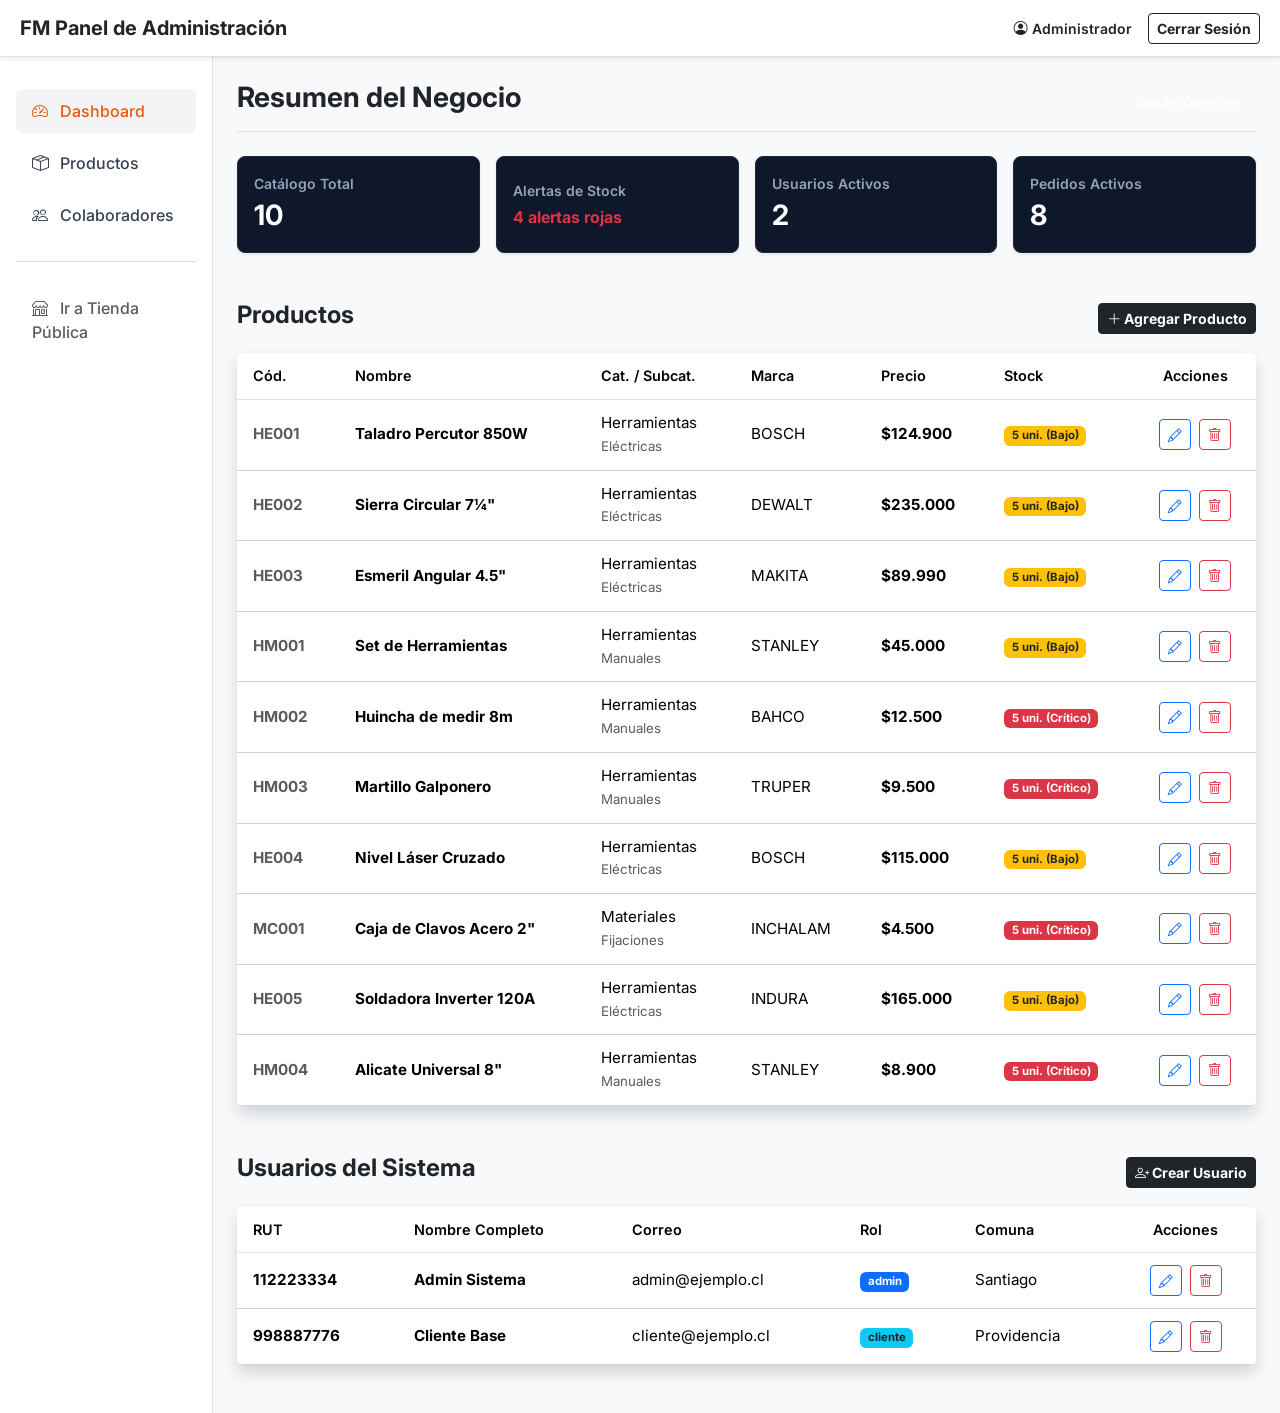
==== commit 71388a9b: "fix: Se fixeo el rut al momento de crear un usuari o en el sistema, se creo el consejos.html y se en" ====
--- a/admin.html
+++ b/admin.html
@@ -1,457 +1,219 @@
-<!doctype html>
+<!DOCTYPE html>
 <html lang="es">
-    <head>
-        <meta charset="UTF-8" />
-        <meta name="viewport" content="width=device-width, initial-scale=1.0" />
-        <title>Panel de Administración | Ferretería Los Maestros</title>
-
-        <link rel="preconnect" href="https://fonts.googleapis.com" />
-        <link rel="preconnect" href="https://fonts.gstatic.com" crossorigin />
-        <link
-            href="https://fonts.googleapis.com/css2?family=Inter:wght@400;700&display=swap"
-            rel="stylesheet"
-        />
-        <link
-            href="https://cdn.jsdelivr.net/npm/bootstrap@5.3.2/dist/css/bootstrap.min.css"
-            rel="stylesheet"
-        />
-        <link
-            rel="stylesheet"
-            href="https://cdn.jsdelivr.net/npm/bootstrap-icons@1.11.3/font/bootstrap-icons.min.css"
-        />
-
-        <link rel="stylesheet" href="css/global.css" />
-        <link rel="stylesheet" href="css/admin.css" />
-    </head>
-    <body class="bg-light font-inter">
-        <header
-            class="navbar navbar-light bg-white sticky-top flex-md-nowrap p-2 shadow-sm border-bottom"
-        >
-            <div class="container-fluid">
-                <a class="navbar-brand fw-bold text-dark" href="#">
-                    <span class="logo-box">FM</span> Panel de Administración
-                </a>
-                <div class="d-flex align-items-center gap-3">
-                    <span
-                        class="text-dark fw-semibold small d-none d-md-inline"
-                    >
-                        <i class="bi bi-person-circle"></i> Administrador
-                    </span>
-                    <a
-                        href="login.html"
-                        class="btn btn-outline-dark btn-sm fw-bold"
-                        >Cerrar Sesión</a
-                    >
-                </div>
-            </div>
-        </header>
-
+<head>
+    <meta charset="UTF-8">
+    <meta name="viewport" content="width=device-width, initial-scale=1.0">
+    <title>Panel de Administración | Ferretería Los Maestros</title>
+
+    <link rel="preconnect" href="https://fonts.googleapis.com">
+    <link rel="preconnect" href="https://fonts.gstatic.com" crossorigin>
+    <link href="https://fonts.googleapis.com/css2?family=Inter:wght@400;700&display=swap" rel="stylesheet">
+    <link href="https://cdn.jsdelivr.net/npm/bootstrap@5.3.2/dist/css/bootstrap.min.css" rel="stylesheet">
+    <link rel="stylesheet" href="https://cdn.jsdelivr.net/npm/bootstrap-icons@1.11.3/font/bootstrap-icons.min.css">
+
+    <link rel="stylesheet" href="css/global.css">
+    <link rel="stylesheet" href="css/admin.css">
+</head>
+<body class="bg-light font-inter">
+
+    <header class="navbar navbar-light bg-white sticky-top flex-md-nowrap p-2 shadow-sm border-bottom">
         <div class="container-fluid">
-            <div class="row">
-                <nav
-                    class="col-md-3 col-lg-2 d-md-block menu-lateral-admin collapse border-end p-3"
-                >
-                    <div class="position-sticky pt-3">
-                        <ul class="nav flex-column gap-2">
-                            <li class="nav-item">
-                                <a class="nav-link active" href="#dashboard"
-                                    ><i class="bi bi-speedometer2 me-2"></i>
-                                    Dashboard</a
-                                >
-                            </li>
-                            <li class="nav-item">
-                                <a class="nav-link" href="#seccion-productos"
-                                    ><i class="bi bi-box-seam me-2"></i>
-                                    Productos</a
-                                >
-                            </li>
-                            <li class="nav-item">
-                                <a
-                                    class="nav-link"
-                                    href="#seccion-colaboradores"
-                                    ><i class="bi bi-people me-2"></i>
-                                    Usuarios</a
-                                >
-                            </li>
-                            <hr class="my-3 text-secondary" />
-                            <li class="nav-item">
-                                <a class="nav-link text-muted" href="index.html"
-                                    ><i class="bi bi-shop me-2"></i> Ir a
-                                    Tienda</a
-                                >
-                            </li>
-                        </ul>
-                    </div>
-                </nav>
-
-                <main class="col-md-9 ms-sm-auto col-lg-10 px-md-4 py-4">
-                    <div
-                        class="d-flex justify-content-between flex-wrap flex-md-nowrap align-items-center pb-2 mb-4 border-bottom"
-                    >
-                        <h1 class="h3 fw-bold text-brand-dark">
-                            Resumen del Negocio
-                        </h1>
-                        <span class="badge bg-brand-green px-3 py-2"
-                            >Estado: Operativo</span
-                        >
-                    </div>
-
-                    <div class="row g-3 mb-5" id="dashboard">
-                        <div class="col-12 col-sm-6 col-xl-3">
-                            <div
-                                class="card p-3 shadow-sm tarjeta-metrica h-100 d-flex flex-column justify-content-center"
-                            >
-                                <div class="etiqueta-metrica">
-                                    Catálogo Total
-                                </div>
-                                <div
-                                    class="valor-metrico"
-                                    id="metrica-total-productos"
-                                >
-                                    0
-                                </div>
-                            </div>
-                        </div>
-                        <div class="col-12 col-sm-6 col-xl-3">
-                            <div
-                                class="card p-3 shadow-sm tarjeta-metrica h-100 d-flex flex-column justify-content-center"
-                            >
-                                <div class="etiqueta-metrica">
-                                    Alertas de Stock (Vacío o Crítico)
-                                </div>
-                                <div
-                                    class="valor-metrico text-danger fs-6 mt-1"
-                                    id="metrica-stock-critico"
-                                >
-                                    0 alertas rojas
-                                </div>
-                            </div>
-                        </div>
-                        <div class="col-12 col-sm-6 col-xl-3">
-                            <div
-                                class="card p-3 shadow-sm tarjeta-metrica h-100 d-flex flex-column justify-content-center"
-                            >
-                                <div class="etiqueta-metrica">
-                                    Usuarios Activos
-                                </div>
-                                <div
-                                    class="valor-metrico"
-                                    id="metrica-total-colaboradores"
-                                >
-                                    0
-                                </div>
-                            </div>
-                        </div>
-                        <div class="col-12 col-sm-6 col-xl-3">
-                            <div
-                                class="card p-3 shadow-sm tarjeta-metrica h-100 d-flex flex-column justify-content-center"
-                            >
-                                <div class="etiqueta-metrica">
-                                    Pedidos Activos
-                                </div>
-                                <div
-                                    class="valor-metrico text-brand-orange"
-                                    id="metrica-pedidos"
-                                >
-                                    8
-                                </div>
-                            </div>
-                        </div>
-                    </div>
-
-                    <section id="seccion-productos" class="mb-5">
-                        <div
-                            class="d-flex justify-content-between align-items-center mb-3"
-                        >
-                            <h2 class="h4 fw-bold text-brand-dark">
-                                Productos
-                            </h2>
-                            <button
-                                class="btn btn-dark btn-sm fw-bold"
-                                onclick="mostrarFormularioProducto()"
-                            >
-                                <i class="bi bi-plus-lg"></i> Agregar Producto
-                            </button>
-                        </div>
-
-                        <div
-                            id="formulario-productos"
-                            class="card p-3 mb-3 shadow-sm bg-light"
-                            style="display: none"
-                        >
-                            <h6 class="fw-bold mb-3">Guardar Producto</h6>
-                            <input type="hidden" id="producto-id" />
-
-                            <div class="row g-2 align-items-center mb-2">
-                                <div class="col-md-2">
-                                    <input
-                                        type="text"
-                                        id="producto-codigo"
-                                        class="form-control"
-                                        placeholder="Cód (Ej: HM001)"
-                                    />
-                                </div>
-                                <div class="col-md-4">
-                                    <input
-                                        type="text"
-                                        id="producto-nombre"
-                                        class="form-control"
-                                        placeholder="Nombre del producto"
-                                    />
-                                </div>
-                                <div class="col-md-3">
-                                    <input
-                                        type="text"
-                                        id="producto-marca"
-                                        class="form-control"
-                                        placeholder="Marca"
-                                    />
-                                </div>
-                                <div class="col-md-3">
-                                    <input
-                                        type="text"
-                                        id="producto-imagen"
-                                        class="form-control"
-                                        placeholder="Ruta de imagen (Opcional)"
-                                    />
-                                </div>
-                            </div>
-
-                            <div class="row g-2 align-items-center">
-                                <div class="col-md-2">
-                                    <input
-                                        type="text"
-                                        id="producto-categoria"
-                                        class="form-control"
-                                        placeholder="Categoría"
-                                    />
-                                </div>
-                                <div class="col-md-2">
-                                    <input
-                                        type="text"
-                                        id="producto-subcategoria"
-                                        class="form-control"
-                                        placeholder="Subcategoría"
-                                    />
-                                </div>
-                                <div class="col-md-1">
-                                    <input
-                                        type="text"
-                                        id="producto-unidad"
-                                        class="form-control"
-                                        placeholder="Unidad"
-                                    />
-                                </div>
-                                <div class="col-md-1">
-                                    <input
-                                        type="number"
-                                        id="producto-pcompra"
-                                        class="form-control"
-                                        placeholder="P.Compra"
-                                        min="0"
-                                    />
-                                </div>
-                                <div class="col-md-2">
-                                    <input
-                                        type="number"
-                                        id="producto-precio"
-                                        class="form-control"
-                                        placeholder="P.Venta"
-                                        min="0"
-                                    />
-                                </div>
-                                <div class="col-md-1">
-                                    <input
-                                        type="number"
-                                        id="producto-stock"
-                                        class="form-control"
-                                        placeholder="Stock"
-                                        min="0"
-                                    />
-                                </div>
-                                <div class="col-md-1">
-                                    <input
-                                        type="number"
-                                        id="producto-stockmin"
-                                        class="form-control"
-                                        placeholder="S.Mín"
-                                        min="0"
-                                    />
-                                </div>
-
-                                <div class="col-md-2 text-end">
-                                    <button
-                                        class="btn btn-secondary btn-sm"
-                                        onclick="ocultarFormularioProducto()"
-                                    >
-                                        X
-                                    </button>
-                                    <button
-                                        class="btn btn-success btn-sm"
-                                        onclick="guardarProducto()"
-                                    >
-                                        Guardar
-                                    </button>
-                                </div>
-                            </div>
-                        </div>
-
-                        <div class="table-responsive bg-white rounded shadow">
-                            <table
-                                class="table table-hover align-middle mb-0 tabla-admin-personalizada"
-                            >
-                                <thead class="bg-brand-dark text-white">
-                                    <tr>
-                                        <th>Cód.</th>
-                                        <th>Nombre</th>
-                                        <th>Cat. / Subcat.</th>
-                                        <th>Marca</th>
-                                        <th>Precio</th>
-                                        <th>Stock</th>
-                                        <th class="text-center">Acciones</th>
-                                    </tr>
-                                </thead>
-                                <tbody id="tabla-productos-cuerpo"></tbody>
-                            </table>
-                        </div>
-                    </section>
-
-                    <section id="seccion-colaboradores" class="mb-4">
-                        <div
-                            class="d-flex justify-content-between align-items-center mb-3"
-                        >
-                            <h2 class="h4 fw-bold text-brand-dark">
-                                Usuarios del Sistema
-                            </h2>
-                            <button
-                                class="btn btn-dark btn-sm fw-bold"
-                                onclick="mostrarFormularioColaborador()"
-                            >
-                                <i class="bi bi-person-plus"></i> Crear Usuario
-                            </button>
-                        </div>
-
-                        <div
-                            id="formulario-colaboradores"
-                            class="card p-3 mb-3 shadow-sm bg-light"
-                            style="display: none"
-                        >
-                            <h6 class="fw-bold mb-3">Guardar Usuario</h6>
-                            <input type="hidden" id="colab-rut-original" />
-
-                            <div class="row g-2 align-items-center mb-2">
-                                <div class="col-md-3">
-                                    <input
-                                        type="text"
-                                        id="colab-rut"
-                                        class="form-control"
-                                        placeholder="RUT (Ej: 11222333K)"
-                                    />
-                                </div>
-                                <div class="col-md-4">
-                                    <input
-                                        type="text"
-                                        id="colab-nombre"
-                                        class="form-control"
-                                        placeholder="Nombre (Máx 50)"
-                                        maxlength="50"
-                                    />
-                                </div>
-                                <div class="col-md-3">
-                                    <input
-                                        type="email"
-                                        id="colab-correo"
-                                        class="form-control"
-                                        placeholder="Correo electrónico"
-                                        maxlength="100"
-                                    />
-                                </div>
-                                <div class="col-md-2">
-                                    <select id="colab-rol" class="form-select">
-                                        <option value="admin">
-                                            Administrador
-                                        </option>
-                                        <option value="cliente">Cliente</option>
-                                        <option value="vendedor">
-                                            Vendedor
-                                        </option>
-                                    </select>
-                                </div>
-                            </div>
-
-                            <div class="row g-2 align-items-center">
-                                <div class="col-md-3">
-                                    <select
-                                        id="colab-region"
-                                        class="form-select"
-                                        onchange="cargarComunasMenu()"
-                                    >
-                                        <option value="">
-                                            Seleccione Región...
-                                        </option>
-                                    </select>
-                                </div>
-                                <div class="col-md-3">
-                                    <select
-                                        id="colab-comuna"
-                                        class="form-select"
-                                    >
-                                        <option value="">
-                                            Seleccione Comuna...
-                                        </option>
-                                    </select>
-                                </div>
-                                <div class="col-md-4">
-                                    <input
-                                        type="text"
-                                        id="colab-direccion"
-                                        class="form-control"
-                                        placeholder="Dirección detallada"
-                                        maxlength="300"
-                                    />
-                                </div>
-
-                                <div class="col-md-2 text-end">
-                                    <button
-                                        class="btn btn-secondary btn-sm"
-                                        onclick="ocultarFormularioColaborador()"
-                                    >
-                                        X
-                                    </button>
-                                    <button
-                                        class="btn btn-success btn-sm"
-                                        onclick="guardarColaborador()"
-                                    >
-                                        Guardar
-                                    </button>
-                                </div>
-                            </div>
-                        </div>
-
-                        <div class="table-responsive bg-white rounded shadow">
-                            <table
-                                class="table table-hover align-middle mb-0 tabla-admin-personalizada"
-                            >
-                                <thead class="bg-brand-dark text-white">
-                                    <tr>
-                                        <th>RUT</th>
-                                        <th>Nombre Completo</th>
-                                        <th>Correo</th>
-                                        <th>Rol</th>
-                                        <th>Comuna</th>
-                                        <th class="text-center">Acciones</th>
-                                    </tr>
-                                </thead>
-                                <tbody id="tabla-colaboradores-cuerpo"></tbody>
-                            </table>
-                        </div>
-                    </section>
-                </main>
+            <a class="navbar-brand fw-bold text-dark" href="#">
+                <span class="logo-box">FM</span> Panel de Administración
+            </a>
+            <div class="d-flex align-items-center gap-3">
+                <span class="text-dark fw-semibold small d-none d-md-inline">
+                    <i class="bi bi-person-circle"></i> Administrador
+                </span>
+                <a href="login.html" class="btn btn-outline-dark btn-sm fw-bold">Cerrar Sesión</a>
             </div>
         </div>
-
-        <script src="https://cdn.jsdelivr.net/npm/bootstrap@5.3.2/dist/js/bootstrap.bundle.min.js"></script>
-        <script src="js/utils.js"></script>
-        <script src="js/admin.js"></script>
-    </body>
-</html>
+    </header>
+
+    <div class="container-fluid">
+        <div class="row">
+            
+            <nav class="col-md-3 col-lg-2 d-md-block menu-lateral-admin collapse border-end p-3">
+                <div class="position-sticky pt-3">
+                    <ul class="nav flex-column gap-2">
+                        <li class="nav-item">
+                            <a class="nav-link active" href="#dashboard"><i class="bi bi-speedometer2 me-2"></i> Dashboard</a>
+                        </li>
+                        <li class="nav-item">
+                            <a class="nav-link" href="#seccion-productos"><i class="bi bi-box-seam me-2"></i> Productos</a>
+                        </li>
+                        <li class="nav-item">
+                            <a class="nav-link" href="#seccion-colaboradores"><i class="bi bi-people me-2"></i> Colaboradores</a>
+                        </li>
+                        <hr class="my-3 text-secondary">
+                        <li class="nav-item">
+                            <a class="nav-link text-muted" href="index.html"><i class="bi bi-shop me-2"></i> Ir a Tienda Pública</a>
+                        </li>
+                    </ul>
+                </div>
+            </nav>
+
+            <main class="col-md-9 ms-sm-auto col-lg-10 px-md-4 py-4">
+                
+                <div class="d-flex justify-content-between flex-wrap flex-md-nowrap align-items-center pb-2 mb-4 border-bottom">
+                    <h1 class="h3 fw-bold text-brand-dark">Resumen del Negocio</h1>
+                    <span class="badge bg-brand-green px-3 py-2">Estado: Operativo</span>
+                </div>
+
+                <div class="row g-3 mb-5" id="dashboard">
+                    <div class="col-12 col-sm-6 col-xl-3">
+                        <div class="card p-3 shadow-sm tarjeta-metrica h-100 d-flex flex-column justify-content-center">
+                            <div class="etiqueta-metrica">Catálogo Total</div>
+                            <div class="valor-metrico" id="metrica-total-productos">0</div>
+                        </div>
+                    </div>
+                    <div class="col-12 col-sm-6 col-xl-3">
+                        <div class="card p-3 shadow-sm tarjeta-metrica h-100 d-flex flex-column justify-content-center">
+                            <div class="etiqueta-metrica">Alertas de Stock</div>
+                            <div class="valor-metrico text-danger fs-6 mt-1" id="metrica-stock-critico">0 alertas rojas</div>
+                        </div>
+                    </div>
+                    <div class="col-12 col-sm-6 col-xl-3">
+                        <div class="card p-3 shadow-sm tarjeta-metrica h-100 d-flex flex-column justify-content-center">
+                            <div class="etiqueta-metrica">Usuarios Activos</div>
+                            <div class="valor-metrico" id="metrica-total-colaboradores">0</div>
+                        </div>
+                    </div>
+                    <div class="col-12 col-sm-6 col-xl-3">
+                        <div class="card p-3 shadow-sm tarjeta-metrica h-100 d-flex flex-column justify-content-center">
+                            <div class="etiqueta-metrica">Pedidos Activos</div>
+                            <div class="valor-metrico text-brand-orange" id="metrica-pedidos">8</div>
+                        </div>
+                    </div>
+                </div>
+
+                <!-- SECCIÓN PRODUCTOS -->
+                <section id="seccion-productos" class="mb-5">
+                    <div class="d-flex justify-content-between align-items-center mb-3">
+                        <h2 class="h4 fw-bold text-brand-dark">Productos</h2>
+                        <button class="btn btn-dark btn-sm fw-bold" onclick="mostrarFormularioProducto()">
+                            <i class="bi bi-plus-lg"></i> Agregar Producto
+                        </button>
+                    </div>
+
+                    <div id="formulario-productos" class="card p-3 mb-3 shadow-sm bg-light" style="display: none;">
+                        <h6 class="fw-bold mb-3">Guardar Producto</h6>
+                        <input type="hidden" id="producto-id">
+                        
+                        <div class="row g-2 align-items-center mb-2">
+                            <div class="col-md-2"><input type="text" id="producto-codigo" class="form-control" placeholder="Cód (Ej: HM001)"></div>
+                            <div class="col-md-3"><input type="text" id="producto-nombre" class="form-control" placeholder="Nombre del producto"></div>
+                            <div class="col-md-2"><input type="text" id="producto-marca" class="form-control" placeholder="Marca"></div>
+                            <div class="col-md-3"><input type="text" id="producto-categoria" class="form-control" placeholder="Categoría"></div>
+                            <div class="col-md-2"><input type="text" id="producto-subcategoria" class="form-control" placeholder="Subcategoría"></div>
+                        </div>
+
+                        <div class="row g-2 align-items-center">
+                            <div class="col-md-2"><input type="text" id="producto-unidad" class="form-control" placeholder="Unidad (Ej: Saco)"></div>
+                            <div class="col-md-2"><input type="number" id="producto-pcompra" class="form-control" placeholder="P. Compra ($)" min="0"></div>
+                            <div class="col-md-2"><input type="number" id="producto-precio" class="form-control" placeholder="P. Venta ($)" min="0"></div>
+                            <div class="col-md-2"><input type="number" id="producto-stock" class="form-control" placeholder="Stock Actual" min="0"></div>
+                            <div class="col-md-2"><input type="number" id="producto-stockmin" class="form-control" placeholder="Stock Mínimo" min="0"></div>
+                            
+                            <div class="col-md-2 text-end">
+                                <button class="btn btn-secondary btn-sm" onclick="ocultarFormularioProducto()">X</button>
+                                <button class="btn btn-success btn-sm" onclick="guardarProducto()">Guardar</button>
+                            </div>
+                        </div>
+                    </div>
+
+                    <div class="table-responsive bg-white rounded shadow">
+                        <table class="table table-hover align-middle mb-0 tabla-admin-personalizada">
+                            <thead class="bg-brand-dark text-white">
+                                <tr>
+                                    <th>Cód.</th>
+                                    <th>Nombre</th>
+                                    <th>Cat. / Subcat.</th>
+                                    <th>Marca</th>
+                                    <th>Precio</th>
+                                    <th>Stock</th>
+                                    <th class="text-center">Acciones</th>
+                                </tr>
+                            </thead>
+                            <tbody id="tabla-productos-cuerpo">
+                                <!-- JS inyecta filas -->
+                            </tbody>
+                        </table>
+                    </div>
+                </section>
+
+                <!-- SECCIÓN USUARIOS -->
+                <section id="seccion-colaboradores" class="mb-4">
+                    <div class="d-flex justify-content-between align-items-center mb-3">
+                        <h2 class="h4 fw-bold text-brand-dark">Usuarios del Sistema</h2>
+                        <button class="btn btn-dark btn-sm fw-bold" onclick="mostrarFormularioColaborador()">
+                            <i class="bi bi-person-plus"></i> Crear Usuario
+                        </button>
+                    </div>
+
+                    <div id="formulario-colaboradores" class="card p-3 mb-3 shadow-sm bg-light" style="display: none;">
+                        <h6 class="fw-bold mb-3">Guardar Usuario</h6>
+                        <input type="hidden" id="colab-rut-original">
+                        
+                        <div class="row g-2 align-items-center mb-2">
+                            <!-- AQUÍ APLICAMOS LOS LÍMITES -->
+                            <div class="col-md-3"><input type="text" id="colab-rut" class="form-control" placeholder="RUT (Ej: 11222333K)" maxlength="9"></div>
+                            <div class="col-md-4"><input type="text" id="colab-nombre" class="form-control" placeholder="Nombre (Máx 50)" maxlength="50"></div>
+                            <div class="col-md-3"><input type="email" id="colab-correo" class="form-control" placeholder="Correo electrónico" maxlength="100"></div>
+                            <div class="col-md-2">
+                                <select id="colab-rol" class="form-select">
+                                    <option value="admin">Administrador</option>
+                                    <option value="cliente">Cliente</option>
+                                    <option value="vendedor">Vendedor</option>
+                                </select>
+                            </div>
+                        </div>
+
+                        <div class="row g-2 align-items-center">
+                            <div class="col-md-3">
+                                <select id="colab-region" class="form-select" onchange="cargarComunasMenu()">
+                                    <option value="">Seleccione Región...</option>
+                                </select>
+                            </div>
+                            <div class="col-md-3">
+                                <select id="colab-comuna" class="form-select">
+                                    <option value="">Seleccione Comuna...</option>
+                                </select>
+                            </div>
+                            <div class="col-md-4"><input type="text" id="colab-direccion" class="form-control" placeholder="Dirección detallada" maxlength="300"></div>
+                            
+                            <div class="col-md-2 text-end">
+                                <button class="btn btn-secondary btn-sm" onclick="ocultarFormularioColaborador()">X</button>
+                                <button class="btn btn-success btn-sm" onclick="guardarColaborador()">Guardar</button>
+                            </div>
+                        </div>
+                    </div>
+
+                    <div class="table-responsive bg-white rounded shadow">
+                        <table class="table table-hover align-middle mb-0 tabla-admin-personalizada">
+                            <thead class="bg-brand-dark text-white">
+                                <tr>
+                                    <th>RUT</th>
+                                    <th>Nombre Completo</th>
+                                    <th>Correo</th>
+                                    <th>Rol</th>
+                                    <th>Comuna</th>
+                                    <th class="text-center">Acciones</th>
+                                </tr>
+                            </thead>
+                            <tbody id="tabla-colaboradores-cuerpo">
+                                <!-- JS inyecta filas -->
+                            </tbody>
+                        </table>
+                    </div>
+                </section>
+
+            </main>
+        </div>
+    </div>
+
+    <script src="https://cdn.jsdelivr.net/npm/bootstrap@5.3.2/dist/js/bootstrap.bundle.min.js"></script>
+    <script src="js/utils.js"></script>
+    <script src="js/admin.js"></script>
+</body>
+</html>
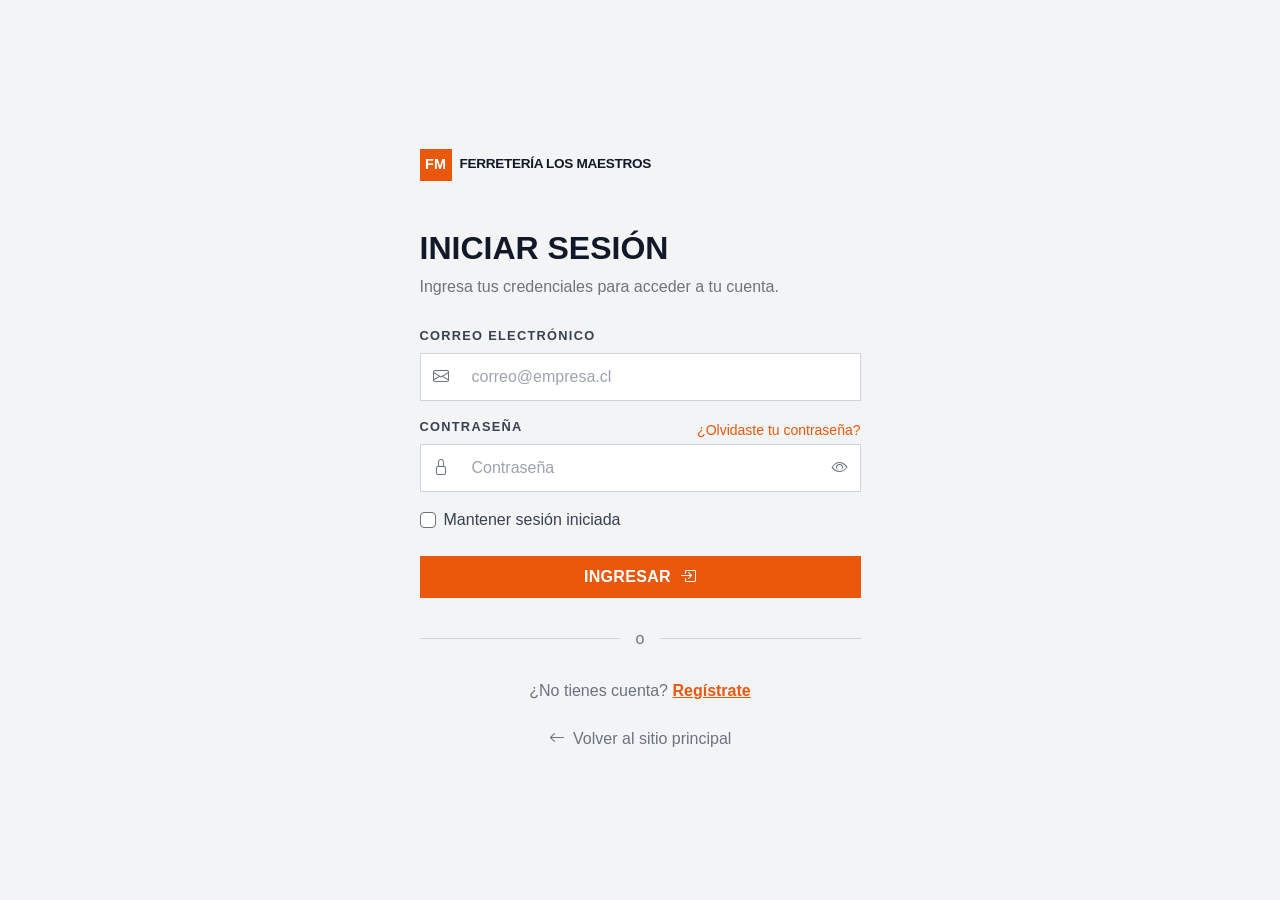
==== commit 885c79d3: "Merge branch 'main' of https://github.com/Vicho-5/Ferreter-a-Los-Maestros-" ====
--- a/admin.html
+++ b/admin.html
@@ -1,65 +1,102 @@
-<!DOCTYPE html>
+<!doctype html>
 <html lang="es">
-<head>
-    <meta charset="UTF-8">
-    <meta name="viewport" content="width=device-width, initial-scale=1.0">
-    <title>Panel de Administración | Ferretería Los Maestros</title>
-
-    <link rel="preconnect" href="https://fonts.googleapis.com">
-    <link rel="preconnect" href="https://fonts.gstatic.com" crossorigin>
-    <link href="https://fonts.googleapis.com/css2?family=Inter:wght@400;700&display=swap" rel="stylesheet">
-    <link href="https://cdn.jsdelivr.net/npm/bootstrap@5.3.2/dist/css/bootstrap.min.css" rel="stylesheet">
-    <link rel="stylesheet" href="https://cdn.jsdelivr.net/npm/bootstrap-icons@1.11.3/font/bootstrap-icons.min.css">
-
-    <link rel="stylesheet" href="css/global.css">
-    <link rel="stylesheet" href="css/admin.css">
-</head>
-<body class="bg-light font-inter">
-
-    <header class="navbar navbar-light bg-white sticky-top flex-md-nowrap p-2 shadow-sm border-bottom">
+    <head>
+        <meta charset="UTF-8" />
+        <meta name="viewport" content="width=device-width, initial-scale=1.0" />
+        <title>Panel de Administración | Ferretería Los Maestros</title>
+
+        <link rel="preconnect" href="https://fonts.googleapis.com" />
+        <link rel="preconnect" href="https://fonts.gstatic.com" crossorigin />
+        <link
+            href="https://fonts.googleapis.com/css2?family=Inter:wght@400;700&display=swap"
+            rel="stylesheet"
+        />
+        <link
+            href="https://cdn.jsdelivr.net/npm/bootstrap@5.3.2/dist/css/bootstrap.min.css"
+            rel="stylesheet"
+        />
+        <link
+            rel="stylesheet"
+            href="https://cdn.jsdelivr.net/npm/bootstrap-icons@1.11.3/font/bootstrap-icons.min.css"
+        />
+
+        <link rel="stylesheet" href="css/global.css" />
+        <link rel="stylesheet" href="css/admin.css" />
+    </head>
+    <body class="bg-light font-inter">
+        <header
+            class="navbar navbar-light bg-white sticky-top flex-md-nowrap p-2 shadow-sm border-bottom"
+        >
+            <div class="container-fluid">
+                <a class="navbar-brand fw-bold text-dark" href="#">
+                    <span class="logo-box">FM</span> Panel de Administración
+                </a>
+                <div class="d-flex align-items-center gap-3">
+                    <span
+                        class="text-dark fw-semibold small d-none d-md-inline"
+                    >
+                        <i class="bi bi-person-circle"></i> Administrador
+                    </span>
+                    <a
+                        href="login.html"
+                        class="btn btn-outline-dark btn-sm fw-bold"
+                        >Cerrar Sesión</a
+                    >
+                </div>
+            </div>
+        </header>
+
         <div class="container-fluid">
-            <a class="navbar-brand fw-bold text-dark" href="#">
-                <span class="logo-box">FM</span> Panel de Administración
-            </a>
-            <div class="d-flex align-items-center gap-3">
-                <span class="text-dark fw-semibold small d-none d-md-inline">
-                    <i class="bi bi-person-circle"></i> Administrador
-                </span>
-                <a href="login.html" class="btn btn-outline-dark btn-sm fw-bold">Cerrar Sesión</a>
-            </div>
-        </div>
-    </header>
-
-    <div class="container-fluid">
-        <div class="row">
-            
-            <nav class="col-md-3 col-lg-2 d-md-block menu-lateral-admin collapse border-end p-3">
-                <div class="position-sticky pt-3">
-                    <ul class="nav flex-column gap-2">
-                        <li class="nav-item">
-                            <a class="nav-link active" href="#dashboard"><i class="bi bi-speedometer2 me-2"></i> Dashboard</a>
-                        </li>
-                        <li class="nav-item">
-                            <a class="nav-link" href="#seccion-productos"><i class="bi bi-box-seam me-2"></i> Productos</a>
-                        </li>
-                        <li class="nav-item">
-                            <a class="nav-link" href="#seccion-colaboradores"><i class="bi bi-people me-2"></i> Colaboradores</a>
-                        </li>
-                        <hr class="my-3 text-secondary">
-                        <li class="nav-item">
-                            <a class="nav-link text-muted" href="index.html"><i class="bi bi-shop me-2"></i> Ir a Tienda Pública</a>
-                        </li>
-                    </ul>
-                </div>
-            </nav>
-
-            <main class="col-md-9 ms-sm-auto col-lg-10 px-md-4 py-4">
-                
-                <div class="d-flex justify-content-between flex-wrap flex-md-nowrap align-items-center pb-2 mb-4 border-bottom">
-                    <h1 class="h3 fw-bold text-brand-dark">Resumen del Negocio</h1>
-                    <span class="badge bg-brand-green px-3 py-2">Estado: Operativo</span>
-                </div>
-
+            <div class="row">
+                <nav
+                    class="col-md-3 col-lg-2 d-md-block menu-lateral-admin collapse border-end p-3"
+                >
+                    <div class="position-sticky pt-3">
+                        <ul class="nav flex-column gap-2">
+                            <li class="nav-item">
+                                <a class="nav-link active" href="#dashboard"
+                                    ><i class="bi bi-speedometer2 me-2"></i>
+                                    Dashboard</a
+                                >
+                            </li>
+                            <li class="nav-item">
+                                <a class="nav-link" href="#seccion-productos"
+                                    ><i class="bi bi-box-seam me-2"></i>
+                                    Productos</a
+                                >
+                            </li>
+                            <li class="nav-item">
+                                <a
+                                    class="nav-link"
+                                    href="#seccion-colaboradores"
+                                    ><i class="bi bi-people me-2"></i>
+                                    Usuarios</a
+                                >
+                            </li>
+                            <hr class="my-3 text-secondary" />
+                            <li class="nav-item">
+                                <a class="nav-link text-muted" href="index.html"
+                                    ><i class="bi bi-shop me-2"></i> Ir a
+                                    Tienda</a
+                                >
+                            </li>
+                        </ul>
+                    </div>
+                </nav>
+
+                <main class="col-md-9 ms-sm-auto col-lg-10 px-md-4 py-4">
+                    <div
+                        class="d-flex justify-content-between flex-wrap flex-md-nowrap align-items-center pb-2 mb-4 border-bottom"
+                    >
+                        <h1 class="h3 fw-bold text-brand-dark">
+                            Resumen del Negocio
+                        </h1>
+                        <span class="badge bg-brand-green px-3 py-2"
+                            >Estado: Operativo</span
+                        >
+                    </div>
+
+                <!-- Tarjetas igualadas con flex-column -->
                 <div class="row g-3 mb-5" id="dashboard">
                     <div class="col-12 col-sm-6 col-xl-3">
                         <div class="card p-3 shadow-sm tarjeta-metrica h-100 d-flex flex-column justify-content-center">
@@ -87,77 +124,184 @@
                     </div>
                 </div>
 
-                <!-- SECCIÓN PRODUCTOS -->
-                <section id="seccion-productos" class="mb-5">
-                    <div class="d-flex justify-content-between align-items-center mb-3">
-                        <h2 class="h4 fw-bold text-brand-dark">Productos</h2>
-                        <button class="btn btn-dark btn-sm fw-bold" onclick="mostrarFormularioProducto()">
-                            <i class="bi bi-plus-lg"></i> Agregar Producto
-                        </button>
-                    </div>
-
-                    <div id="formulario-productos" class="card p-3 mb-3 shadow-sm bg-light" style="display: none;">
-                        <h6 class="fw-bold mb-3">Guardar Producto</h6>
-                        <input type="hidden" id="producto-id">
-                        
-                        <div class="row g-2 align-items-center mb-2">
-                            <div class="col-md-2"><input type="text" id="producto-codigo" class="form-control" placeholder="Cód (Ej: HM001)"></div>
-                            <div class="col-md-3"><input type="text" id="producto-nombre" class="form-control" placeholder="Nombre del producto"></div>
-                            <div class="col-md-2"><input type="text" id="producto-marca" class="form-control" placeholder="Marca"></div>
-                            <div class="col-md-3"><input type="text" id="producto-categoria" class="form-control" placeholder="Categoría"></div>
-                            <div class="col-md-2"><input type="text" id="producto-subcategoria" class="form-control" placeholder="Subcategoría"></div>
-                        </div>
-
-                        <div class="row g-2 align-items-center">
-                            <div class="col-md-2"><input type="text" id="producto-unidad" class="form-control" placeholder="Unidad (Ej: Saco)"></div>
-                            <div class="col-md-2"><input type="number" id="producto-pcompra" class="form-control" placeholder="P. Compra ($)" min="0"></div>
-                            <div class="col-md-2"><input type="number" id="producto-precio" class="form-control" placeholder="P. Venta ($)" min="0"></div>
-                            <div class="col-md-2"><input type="number" id="producto-stock" class="form-control" placeholder="Stock Actual" min="0"></div>
-                            <div class="col-md-2"><input type="number" id="producto-stockmin" class="form-control" placeholder="Stock Mínimo" min="0"></div>
-                            
-                            <div class="col-md-2 text-end">
-                                <button class="btn btn-secondary btn-sm" onclick="ocultarFormularioProducto()">X</button>
-                                <button class="btn btn-success btn-sm" onclick="guardarProducto()">Guardar</button>
+                    <section id="seccion-productos" class="mb-5">
+                        <div
+                            class="d-flex justify-content-between align-items-center mb-3"
+                        >
+                            <h2 class="h4 fw-bold text-brand-dark">
+                                Productos
+                            </h2>
+                            <button
+                                class="btn btn-dark btn-sm fw-bold"
+                                onclick="mostrarFormularioProducto()"
+                            >
+                                <i class="bi bi-plus-lg"></i> Agregar Producto
+                            </button>
+                        </div>
+
+                        <div
+                            id="formulario-productos"
+                            class="card p-3 mb-3 shadow-sm bg-light"
+                            style="display: none"
+                        >
+                            <h6 class="fw-bold mb-3">Guardar Producto</h6>
+                            <input type="hidden" id="producto-id" />
+
+                            <div class="row g-2 align-items-center mb-2">
+                                <div class="col-md-2">
+                                    <input
+                                        type="text"
+                                        id="producto-codigo"
+                                        class="form-control"
+                                        placeholder="Cód (Ej: HM001)"
+                                    />
+                                </div>
+                                <div class="col-md-4">
+                                    <input
+                                        type="text"
+                                        id="producto-nombre"
+                                        class="form-control"
+                                        placeholder="Nombre del producto"
+                                    />
+                                </div>
+                                <div class="col-md-3">
+                                    <input
+                                        type="text"
+                                        id="producto-marca"
+                                        class="form-control"
+                                        placeholder="Marca"
+                                    />
+                                </div>
+                                <div class="col-md-3">
+                                    <input
+                                        type="text"
+                                        id="producto-imagen"
+                                        class="form-control"
+                                        placeholder="Ruta de imagen (Opcional)"
+                                    />
+                                </div>
                             </div>
-                        </div>
-                    </div>
-
-                    <div class="table-responsive bg-white rounded shadow">
-                        <table class="table table-hover align-middle mb-0 tabla-admin-personalizada">
-                            <thead class="bg-brand-dark text-white">
-                                <tr>
-                                    <th>Cód.</th>
-                                    <th>Nombre</th>
-                                    <th>Cat. / Subcat.</th>
-                                    <th>Marca</th>
-                                    <th>Precio</th>
-                                    <th>Stock</th>
-                                    <th class="text-center">Acciones</th>
-                                </tr>
-                            </thead>
-                            <tbody id="tabla-productos-cuerpo">
-                                <!-- JS inyecta filas -->
-                            </tbody>
-                        </table>
-                    </div>
-                </section>
-
-                <!-- SECCIÓN USUARIOS -->
-                <section id="seccion-colaboradores" class="mb-4">
-                    <div class="d-flex justify-content-between align-items-center mb-3">
-                        <h2 class="h4 fw-bold text-brand-dark">Usuarios del Sistema</h2>
-                        <button class="btn btn-dark btn-sm fw-bold" onclick="mostrarFormularioColaborador()">
-                            <i class="bi bi-person-plus"></i> Crear Usuario
-                        </button>
-                    </div>
+
+                            <div class="row g-2 align-items-center">
+                                <div class="col-md-2">
+                                    <input
+                                        type="text"
+                                        id="producto-categoria"
+                                        class="form-control"
+                                        placeholder="Categoría"
+                                    />
+                                </div>
+                                <div class="col-md-2">
+                                    <input
+                                        type="text"
+                                        id="producto-subcategoria"
+                                        class="form-control"
+                                        placeholder="Subcategoría"
+                                    />
+                                </div>
+                                <div class="col-md-1">
+                                    <input
+                                        type="text"
+                                        id="producto-unidad"
+                                        class="form-control"
+                                        placeholder="Unidad"
+                                    />
+                                </div>
+                                <div class="col-md-1">
+                                    <input
+                                        type="number"
+                                        id="producto-pcompra"
+                                        class="form-control"
+                                        placeholder="P.Compra"
+                                        min="0"
+                                    />
+                                </div>
+                                <div class="col-md-2">
+                                    <input
+                                        type="number"
+                                        id="producto-precio"
+                                        class="form-control"
+                                        placeholder="P.Venta"
+                                        min="0"
+                                    />
+                                </div>
+                                <div class="col-md-1">
+                                    <input
+                                        type="number"
+                                        id="producto-stock"
+                                        class="form-control"
+                                        placeholder="Stock"
+                                        min="0"
+                                    />
+                                </div>
+                                <div class="col-md-1">
+                                    <input
+                                        type="number"
+                                        id="producto-stockmin"
+                                        class="form-control"
+                                        placeholder="S.Mín"
+                                        min="0"
+                                    />
+                                </div>
+
+                                <div class="col-md-2 text-end">
+                                    <button
+                                        class="btn btn-secondary btn-sm"
+                                        onclick="ocultarFormularioProducto()"
+                                    >
+                                        X
+                                    </button>
+                                    <button
+                                        class="btn btn-success btn-sm"
+                                        onclick="guardarProducto()"
+                                    >
+                                        Guardar
+                                    </button>
+                                </div>
+                            </div>
+                        </div>
+
+                        <div class="table-responsive bg-white rounded shadow">
+                            <table
+                                class="table table-hover align-middle mb-0 tabla-admin-personalizada"
+                            >
+                                <thead class="bg-brand-dark text-white">
+                                    <tr>
+                                        <th>Cód.</th>
+                                        <th>Nombre</th>
+                                        <th>Cat. / Subcat.</th>
+                                        <th>Marca</th>
+                                        <th>Precio</th>
+                                        <th>Stock</th>
+                                        <th class="text-center">Acciones</th>
+                                    </tr>
+                                </thead>
+                                <tbody id="tabla-productos-cuerpo"></tbody>
+                            </table>
+                        </div>
+                    </section>
+
+                    <section id="seccion-colaboradores" class="mb-4">
+                        <div
+                            class="d-flex justify-content-between align-items-center mb-3"
+                        >
+                            <h2 class="h4 fw-bold text-brand-dark">
+                                Usuarios del Sistema
+                            </h2>
+                            <button
+                                class="btn btn-dark btn-sm fw-bold"
+                                onclick="mostrarFormularioColaborador()"
+                            >
+                                <i class="bi bi-person-plus"></i> Crear Usuario
+                            </button>
+                        </div>
 
                     <div id="formulario-colaboradores" class="card p-3 mb-3 shadow-sm bg-light" style="display: none;">
                         <h6 class="fw-bold mb-3">Guardar Usuario</h6>
                         <input type="hidden" id="colab-rut-original">
                         
                         <div class="row g-2 align-items-center mb-2">
-                            <!-- AQUÍ APLICAMOS LOS LÍMITES -->
-                            <div class="col-md-3"><input type="text" id="colab-rut" class="form-control" placeholder="RUT (Ej: 11222333K)" maxlength="9"></div>
+                            <div class="col-md-3"><input type="text" id="colab-rut" class="form-control" placeholder="RUT (Ej: 11222333K)"></div>
                             <div class="col-md-4"><input type="text" id="colab-nombre" class="form-control" placeholder="Nombre (Máx 50)" maxlength="50"></div>
                             <div class="col-md-3"><input type="email" id="colab-correo" class="form-control" placeholder="Correo electrónico" maxlength="100"></div>
                             <div class="col-md-2">
@@ -169,51 +313,79 @@
                             </div>
                         </div>
 
-                        <div class="row g-2 align-items-center">
-                            <div class="col-md-3">
-                                <select id="colab-region" class="form-select" onchange="cargarComunasMenu()">
-                                    <option value="">Seleccione Región...</option>
-                                </select>
+                            <div class="row g-2 align-items-center">
+                                <div class="col-md-3">
+                                    <select
+                                        id="colab-region"
+                                        class="form-select"
+                                        onchange="cargarComunasMenu()"
+                                    >
+                                        <option value="">
+                                            Seleccione Región...
+                                        </option>
+                                    </select>
+                                </div>
+                                <div class="col-md-3">
+                                    <select
+                                        id="colab-comuna"
+                                        class="form-select"
+                                    >
+                                        <option value="">
+                                            Seleccione Comuna...
+                                        </option>
+                                    </select>
+                                </div>
+                                <div class="col-md-4">
+                                    <input
+                                        type="text"
+                                        id="colab-direccion"
+                                        class="form-control"
+                                        placeholder="Dirección detallada"
+                                        maxlength="300"
+                                    />
+                                </div>
+
+                                <div class="col-md-2 text-end">
+                                    <button
+                                        class="btn btn-secondary btn-sm"
+                                        onclick="ocultarFormularioColaborador()"
+                                    >
+                                        X
+                                    </button>
+                                    <button
+                                        class="btn btn-success btn-sm"
+                                        onclick="guardarColaborador()"
+                                    >
+                                        Guardar
+                                    </button>
+                                </div>
                             </div>
-                            <div class="col-md-3">
-                                <select id="colab-comuna" class="form-select">
-                                    <option value="">Seleccione Comuna...</option>
-                                </select>
-                            </div>
-                            <div class="col-md-4"><input type="text" id="colab-direccion" class="form-control" placeholder="Dirección detallada" maxlength="300"></div>
-                            
-                            <div class="col-md-2 text-end">
-                                <button class="btn btn-secondary btn-sm" onclick="ocultarFormularioColaborador()">X</button>
-                                <button class="btn btn-success btn-sm" onclick="guardarColaborador()">Guardar</button>
-                            </div>
-                        </div>
-                    </div>
-
-                    <div class="table-responsive bg-white rounded shadow">
-                        <table class="table table-hover align-middle mb-0 tabla-admin-personalizada">
-                            <thead class="bg-brand-dark text-white">
-                                <tr>
-                                    <th>RUT</th>
-                                    <th>Nombre Completo</th>
-                                    <th>Correo</th>
-                                    <th>Rol</th>
-                                    <th>Comuna</th>
-                                    <th class="text-center">Acciones</th>
-                                </tr>
-                            </thead>
-                            <tbody id="tabla-colaboradores-cuerpo">
-                                <!-- JS inyecta filas -->
-                            </tbody>
-                        </table>
-                    </div>
-                </section>
-
-            </main>
+                        </div>
+
+                        <div class="table-responsive bg-white rounded shadow">
+                            <table
+                                class="table table-hover align-middle mb-0 tabla-admin-personalizada"
+                            >
+                                <thead class="bg-brand-dark text-white">
+                                    <tr>
+                                        <th>RUT</th>
+                                        <th>Nombre Completo</th>
+                                        <th>Correo</th>
+                                        <th>Rol</th>
+                                        <th>Comuna</th>
+                                        <th class="text-center">Acciones</th>
+                                    </tr>
+                                </thead>
+                                <tbody id="tabla-colaboradores-cuerpo"></tbody>
+                            </table>
+                        </div>
+                    </section>
+                </main>
+            </div>
         </div>
-    </div>
-
-    <script src="https://cdn.jsdelivr.net/npm/bootstrap@5.3.2/dist/js/bootstrap.bundle.min.js"></script>
-    <script src="js/utils.js"></script>
-    <script src="js/admin.js"></script>
-</body>
-</html>+
+        <script src="https://cdn.jsdelivr.net/npm/bootstrap@5.3.2/dist/js/bootstrap.bundle.min.js"></script>
+        <script src="js/utils.js"></script>
+        <script src="js/admin.js"></script>
+    </body>
+</html>
